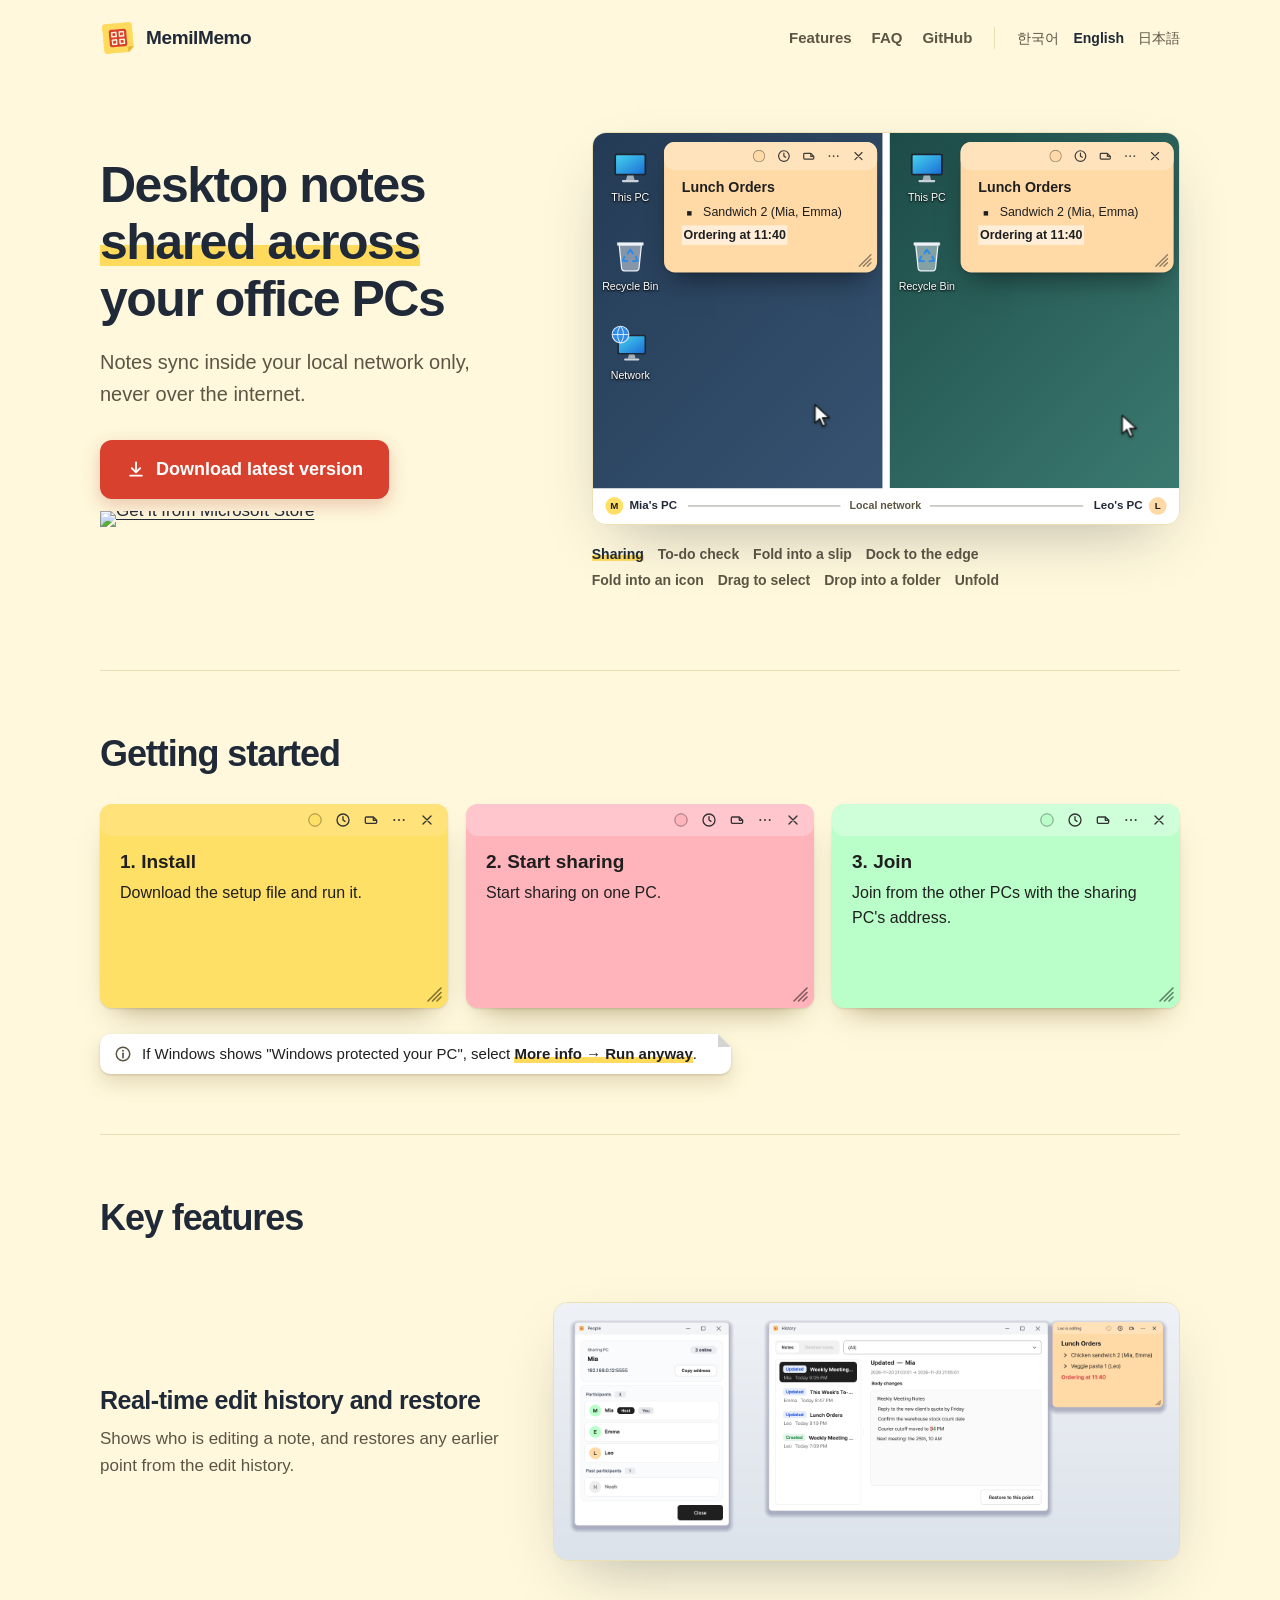
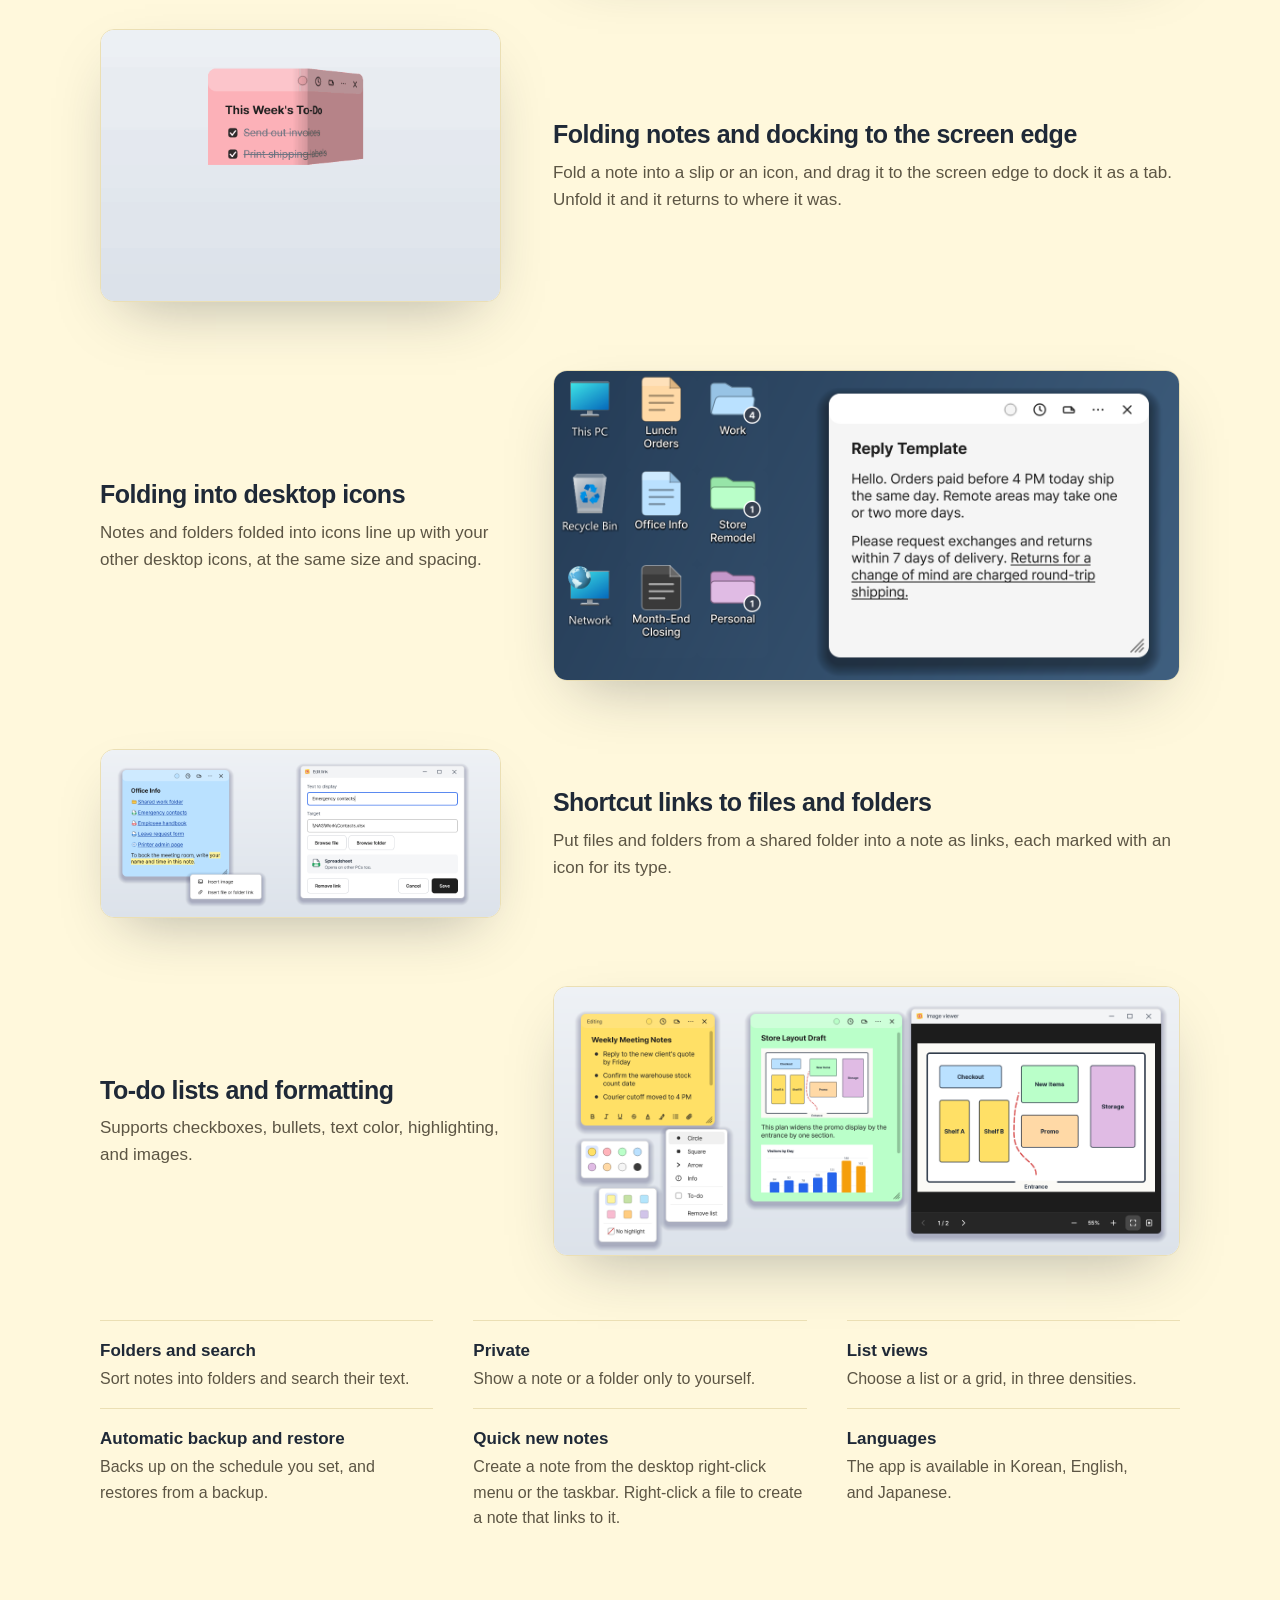
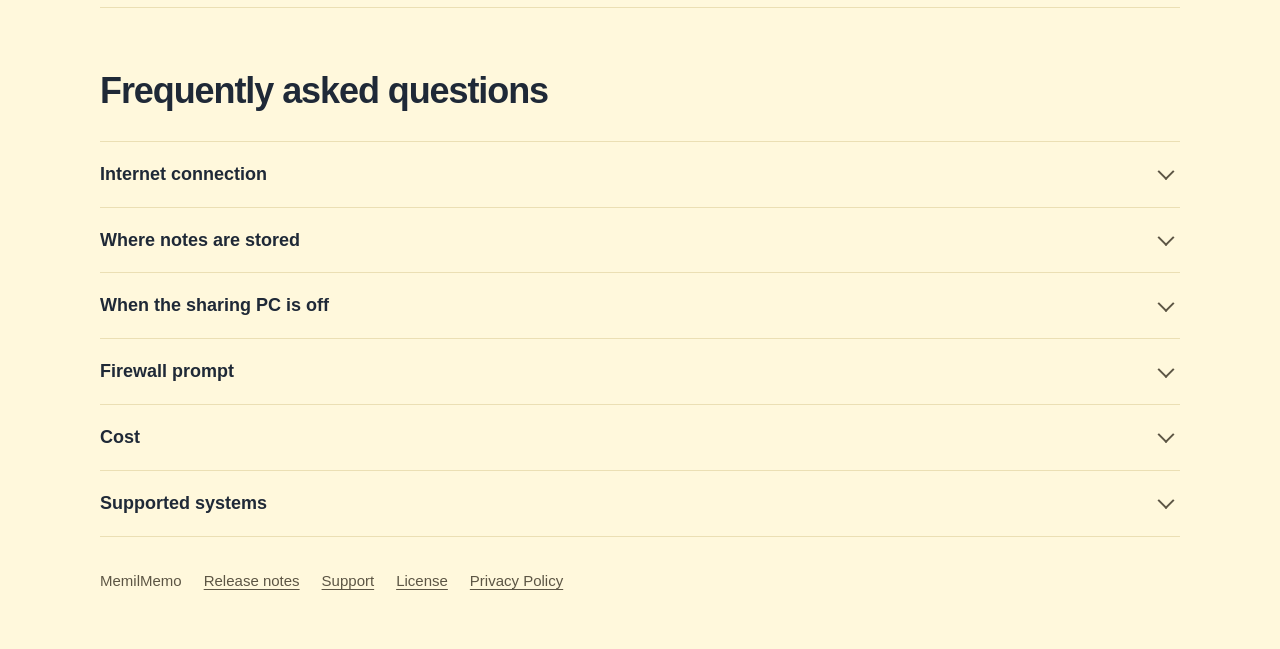
==== docs/en/index.html @ 410ef0fa "메밀메모 1.0.4 혼자 쓰기와 휴지통을 넣고, 메모 아이콘과 폴더 아이콘을 바탕화면 아이콘처럼 고르고 옮기게 했다. 본문의 목록에 단계와 번호를 두고, 색을 늘렸다.  넣은 것 " ====
<!doctype html>
<html lang="en">
<head>
<meta charset="utf-8">
<meta name="viewport" content="width=device-width, initial-scale=1">
<title>MemilMemo</title>
<meta name="description" content="Desktop notes shared across your office PCs. Notes sync inside your local network only, never over the internet.">
<meta name="theme-color" content="#FFF8DC">
<meta property="og:type" content="website">
<meta property="og:title" content="MemilMemo">
<meta property="og:description" content="Desktop notes shared across your office PCs. Notes sync inside your local network only, never over the internet.">
<meta property="og:image" content="https://leeseunggyu8.github.io/MemilMemo/images/en/hero.png">
<meta property="og:url" content="https://leeseunggyu8.github.io/MemilMemo/en/">
<meta property="og:locale" content="en_US">
<link rel="canonical" href="https://leeseunggyu8.github.io/MemilMemo/en/">
<link rel="alternate" hreflang="ko" href="https://leeseunggyu8.github.io/MemilMemo/">
<link rel="alternate" hreflang="en" href="https://leeseunggyu8.github.io/MemilMemo/en/">
<link rel="alternate" hreflang="ja" href="https://leeseunggyu8.github.io/MemilMemo/ja/">
<link rel="alternate" hreflang="x-default" href="https://leeseunggyu8.github.io/MemilMemo/en/">
<link rel="icon" type="image/png" href="../images/icon-64.png">
<link rel="stylesheet" href="https://cdn.jsdelivr.net/gh/orioncactus/pretendard@v1.3.9/dist/web/variable/pretendardvariable-dynamic-subset.min.css">
<!-- The look is shared by the three language pages: assets/site.css. -->
<link rel="stylesheet" href="../assets/site.css">
<script>document.documentElement.classList.add("js");</script>
</head>
<body>
  <!-- Buttons and the resize grip of the app's note window, used by the cards under "Getting started". -->
  <svg width="0" height="0" style="position:absolute" aria-hidden="true">
    <symbol id="i-color" viewBox="0 0 18 18"><circle cx="9" cy="9" r="7" fill="var(--memo)" stroke="rgba(0,0,0,0.43)"/></symbol>
    <symbol id="i-clock" viewBox="0 0 24 24"><circle cx="12" cy="12" r="9" stroke="currentColor" stroke-width="2" fill="none"/><path d="M12 7v5l3 2" stroke="currentColor" stroke-width="2" stroke-linecap="round" fill="none"/></symbol>
    <symbol id="i-fold" viewBox="0 0 24 24"><path d="M5 7.5h10.5L20.5 12.5V15.5a1.5 1.5 0 0 1-1.5 1.5H5a1.5 1.5 0 0 1-1.5-1.5V9A1.5 1.5 0 0 1 5 7.5z" stroke="currentColor" stroke-width="2" fill="none" stroke-linejoin="round"/><path d="M15.5 7.5v5h5" stroke="currentColor" stroke-width="2" fill="none" stroke-linejoin="round"/></symbol>
    <symbol id="i-more" viewBox="0 0 24 24"><circle cx="5" cy="12" r="1.5" fill="currentColor"/><circle cx="12" cy="12" r="1.5" fill="currentColor"/><circle cx="19" cy="12" r="1.5" fill="currentColor"/></symbol>
    <symbol id="i-close" viewBox="0 0 24 24"><path d="M6 6l12 12M18 6L6 18" stroke="currentColor" stroke-width="2" stroke-linecap="round"/></symbol>
    <symbol id="i-grip" viewBox="0 0 22 22"><path d="M17 13l-4 4M17 8.5 8.5 17M17 4 4 17" stroke="currentColor" stroke-width="1.6" stroke-linecap="round" fill="none"/></symbol>
    <symbol id="i-info" viewBox="0 0 24 24"><circle cx="12" cy="12" r="9" stroke="currentColor" stroke-width="2" fill="none"/><path d="M12 11v6" stroke="currentColor" stroke-width="2.2" stroke-linecap="round"/><circle cx="12" cy="7.6" r="1.3" fill="currentColor"/></symbol>
  </svg>
  <div class="wrap">
    <header>
      <a class="brand" href="./" aria-label="MemilMemo home">
        <img src="../images/icon-64.png" alt="" width="36" height="36">
        <span>MemilMemo</span>
      </a>
      <nav aria-label="Sections">
        <a href="#features">Features</a>
        <a href="#faq">FAQ</a>
        <a href="https://github.com/LEESEUNGGYU8/MemilMemo">GitHub</a>
      </nav>
      <nav class="langs" aria-label="Language">
        <a href="../" lang="ko" hreflang="ko">한국어</a>
        <a href="./" lang="en" hreflang="en" aria-current="true">English</a>
        <a href="../ja/" lang="ja" hreflang="ja">日本語</a>
      </nav>
    </header>

    <main>
      <div class="hero">
        <div>
          <h1><span class="nb">Desktop notes</span> <span class="nb mark">shared across</span> <span class="nb">your office PCs</span></h1>
          <p class="lead"><span class="nb">Notes sync inside your local network only,</span> <span class="nb">never over the internet.</span></p>
          <div class="cta">
            <a class="download" href="https://github.com/LEESEUNGGYU8/MemilMemo/releases/latest/download/MemilMemo-Setup.exe">
              <svg viewBox="0 0 24 24" fill="none" stroke="currentColor" stroke-width="2.2" stroke-linecap="round" stroke-linejoin="round" aria-hidden="true"><path d="M12 4v11"/><path d="m7 11 5 5 5-5"/><path d="M5 20h14"/></svg>
              Download latest version
            </a>
            <!-- The badge artwork is Microsoft's, used as given (no recoloring, same proportions). -->
            <a class="store" href="https://apps.microsoft.com/detail/9MVF2H21PKRJ?referrer=appbadge&amp;mode=full">
              <img src="https://get.microsoft.com/images/en-us%20dark.svg" width="161" height="44" alt="Get it from Microsoft Store">
            </a>
          </div>
        </div>
        <div class="vis">
          <!-- assets/scene.js draws the moving scene here. Its text is at the bottom of this file. -->
          <figure class="shot" id="scene" role="img" aria-label="Two PCs using the same notes together, then one desktop where notes fold into slips and icons, dock to the screen edge, and drop into a folder">
            <noscript><img src="../images/en/hero.png" width="1600" height="790" alt="Notes on the desktop and the main window"></noscript>
          </figure>
          <ol class="trail" id="trail" aria-hidden="true">
            <li>Sharing</li>
            <li>To-do check</li>
            <li>Fold into a slip</li>
            <li>Dock to the edge</li>
            <li>Fold into an icon</li>
            <li>Drag to select</li>
            <li>Drop into a folder</li>
            <li>Unfold</li>
          </ol>
        </div>
      </div>

      <section aria-labelledby="start">
        <h2 id="start" class="reveal">Getting started</h2>
        <ol class="steps">
          <li class="memo reveal">
            <div class="memo-bar" aria-hidden="true"><svg><use href="#i-color"/></svg><svg><use href="#i-clock"/></svg><svg><use href="#i-fold"/></svg><svg><use href="#i-more"/></svg><svg><use href="#i-close"/></svg></div>
            <div class="memo-text"><b>Install</b><span>Download the setup file and run it.</span></div>
            <svg class="memo-grip" aria-hidden="true"><use href="#i-grip"/></svg>
          </li>
          <li class="memo reveal" style="--d:.07s">
            <div class="memo-bar" aria-hidden="true"><svg><use href="#i-color"/></svg><svg><use href="#i-clock"/></svg><svg><use href="#i-fold"/></svg><svg><use href="#i-more"/></svg><svg><use href="#i-close"/></svg></div>
            <div class="memo-text"><b>Start sharing</b><span>Start sharing on one PC.</span></div>
            <svg class="memo-grip" aria-hidden="true"><use href="#i-grip"/></svg>
          </li>
          <li class="memo reveal" style="--d:.14s">
            <div class="memo-bar" aria-hidden="true"><svg><use href="#i-color"/></svg><svg><use href="#i-clock"/></svg><svg><use href="#i-fold"/></svg><svg><use href="#i-more"/></svg><svg><use href="#i-close"/></svg></div>
            <div class="memo-text"><b>Join</b><span>Join from the other PCs with the sharing PC's address.</span></div>
            <svg class="memo-grip" aria-hidden="true"><use href="#i-grip"/></svg>
          </li>
        </ol>
        <p class="note reveal"><span class="note-face"><svg aria-hidden="true"><use href="#i-info"/></svg><span>If Windows shows "Windows protected your PC", select <b class="nb">More info → Run anyway</b>.</span></span></p>
      </section>

      <section aria-labelledby="features" id="features-section">
        <h2 id="features" class="reveal">Key features</h2>

        <div class="feature reveal">
          <div class="text">
            <h3>Real-time edit history and restore</h3>
            <p>Shows who is editing a note, and restores any earlier point from the edit history.</p>
          </div>
          <figure class="shot"><img src="../images/en/together.png" width="1700" height="700" loading="lazy" alt="The Participants window, the Edit history window, and a note someone else is editing"></figure>
        </div>

        <div class="feature flip reveal">
          <div class="text">
            <h3>Folding notes and docking to the screen edge</h3>
            <p>Fold a note into a slip or an icon, and drag it to the screen edge to dock it as a tab. Unfold it and it returns to where it was.</p>
          </div>
          <figure class="shot"><img src="../images/en/fold.gif" width="560" height="380" loading="lazy" alt="A note folding into a slip and docking to the screen edge as a tab"></figure>
        </div>

        <div class="feature reveal">
          <div class="text">
            <h3>Folding into desktop icons</h3>
            <p>Notes and folders folded into icons line up with your other desktop icons, at the same size and spacing.</p>
          </div>
          <figure class="shot"><img src="../images/en/desktop-icons.png" width="1328" height="656" loading="lazy" alt="Note icons and folder icons at the same size beside the This PC, Recycle Bin and Network icons, with an open note next to them"></figure>
        </div>

        <div class="feature flip reveal">
          <div class="text">
            <h3>Shortcut links to files and folders</h3>
            <p>Put files and folders from a shared folder into a note as links, each marked with an icon for its type.</p>
          </div>
          <figure class="shot"><img src="../images/en/links.png" width="1120" height="470" loading="lazy" alt="A note with links marked by file type icons, and the link window"></figure>
        </div>

        <div class="feature reveal">
          <div class="text">
            <h3>To-do lists and formatting</h3>
            <p>Supports checkboxes, bullets, text color, highlighting, and images.</p>
          </div>
          <figure class="shot"><img src="../images/en/editing.png" width="1400" height="600" loading="lazy" alt="A note being edited, the formatting menus, and the image viewer"></figure>
        </div>

        <dl class="more">
          <div class="reveal"><dt>Folders and search</dt><dd>Sort notes into folders and search their text.</dd></div>
          <div class="reveal" style="--d:.05s"><dt>Private</dt><dd>Show a note or a folder only to yourself.</dd></div>
          <div class="reveal" style="--d:.1s"><dt>List views</dt><dd>Choose a list or a grid, in three densities.</dd></div>
          <div class="reveal"><dt>Automatic backup and restore</dt><dd>Backs up on the schedule you set, and restores from a backup.</dd></div>
          <div class="reveal" style="--d:.05s"><dt>Quick new notes</dt><dd>Create a note from the desktop right-click menu or the taskbar. Right-click a file to create a note that links to it.</dd></div>
          <div class="reveal" style="--d:.1s"><dt>Languages</dt><dd>The app is available in Korean, English, and Japanese.</dd></div>
        </dl>
      </section>

      <section class="faq" aria-labelledby="faq">
        <h2 id="faq" class="reveal">Frequently asked questions</h2>
        <div class="reveal">
          <details>
            <summary>Internet connection</summary>
            <p>MemilMemo does not use the internet for its normal work. An internet connection is needed only to check for new versions and to update.</p>
          </details>
          <details>
            <summary>Where notes are stored</summary>
            <p>The PC that starts sharing keeps the originals, and each PC that joins keeps a copy of part of the notes. No note data is stored on an outside server.</p>
          </details>
          <details>
            <summary>When the sharing PC is off</summary>
            <p>The other PCs can still write new notes and edit existing ones, working from their copies. When the sharing PC is back on, they reconnect and sync automatically.</p>
          </details>
          <details>
            <summary>Firewall prompt</summary>
            <p>On the PC that starts sharing, Windows Firewall may ask whether to allow access. Allow it for private networks.</p>
          </details>
          <details>
            <summary>Cost</summary>
            <p>MemilMemo is freeware. It has no in-app ads, no paid features, and no requests for payment.</p>
          </details>
          <details>
            <summary>Supported systems</summary>
            <p>MemilMemo runs on PCs with Windows 10 or 11.</p>
          </details>
        </div>
      </section>
    </main>

    <footer>
      <span>MemilMemo</span>
      <a href="https://github.com/LEESEUNGGYU8/MemilMemo/releases">Release notes</a>
      <a href="https://github.com/LEESEUNGGYU8/MemilMemo/issues">Support</a>
      <a href="https://github.com/LEESEUNGGYU8/MemilMemo/blob/main/LICENSE.txt">License</a>
      <a href="privacy.html">Privacy Policy</a>
    </footer>
  </div>

<script>
// Text shown inside the scene at the top. assets/scene.js draws the shapes and the motion.
window.MEMIL_SCENE = {
  me: "Mia", peer: "Leo",
  pcMe: "Mia's PC", pcPeer: "Leo's PC", lan: "Local network",
  editing: "Editing", editingBy: "Leo is editing",
  newNote: "Add New Note", newFolder: "Add New Note Folder",
  icons: { pc: "This PC", bin: "Recycle Bin", net: "Network", folder: "Work", info: "Office Info" },
  lunch: {
    title: "Lunch Orders",
    lines: ["Sandwich 2 (Mia, Emma)", "Ordering at 11:40"],
    added: "Pasta 1 (Leo)",
  },
  todo: {
    title: "This Week's To-Do",
    lines: ["Send out invoices", "Print shipping labels", "File delivery notes", "Order printer toner"],
  },
};
</script>
<script src="../assets/scene.js" defer></script>
<script src="../assets/site.js" defer></script>
</body>
</html>
---- docs/assets/site.css ----
/* 메밀메모 사이트의 모양. 한국어(/), 영어(/en/), 일본어(/ja/) 페이지가 함께 쓴다.
   차례: 바탕, 머리 줄, 첫 화면, 첫 화면의 움직이는 장면, 시작하기, 주요 기능,
   자주 묻는 질문, 바닥글, 개인정보처리방침, 움직임. */

:root {
  color-scheme: light;
  --paper: #FFDA5C;
  --seal: #D8412D;
  --seal-deep: #A92E1E;
  --ink: #1F2937;
  /* 노란 바탕 위의 옅은 글자와 줄은 회색이 아니라 같은 노란 기운으로 둔다. */
  --ink-soft: #5C5544;
  --line: #EBDFB4;
  --bg: #FFF8DC;
  --card: #FFFFFF;
  --focus: #2563EB;
  --radius: 14px;
  --ease: cubic-bezier(0.16, 1, 0.3, 1);
  --desk-a: #243B55;
  --desk-b: #3F5F7F;
  --font: "Pretendard Variable", Pretendard, -apple-system, "Segoe UI", "Malgun Gothic", sans-serif;
}
:root:lang(ja) {
  --font: "Pretendard JP Variable", "Pretendard JP", "Pretendard Variable", "Hiragino Kaku Gothic ProN",
          "Yu Gothic UI", Meiryo, sans-serif;
}

* { box-sizing: border-box; }
html { -webkit-text-size-adjust: 100%; scroll-behavior: smooth; }
body {
  margin: 0;
  background: var(--bg);
  color: var(--ink);
  font-family: var(--font);
  font-size: 17px;
  line-height: 1.6;
  /* 한글은 낱말 가운데에서 끊지 않는다. */
  word-break: keep-all;
  overflow-wrap: break-word;
}
/* 일본어는 띄어쓰기가 없어 글자 사이에서 끊는다. 제목과 짧은 글은, 되는 브라우저에서는
   구절 단위로 끊는다. */
:lang(ja) body { word-break: normal; line-break: strict; }
:lang(ja) :is(h1, h2, h3, summary, dt, .lead, .memo-text, .note) { word-break: auto-phrase; }
:lang(en) body { word-break: normal; }
::selection { background: var(--paper); color: var(--ink); }
a { color: inherit; text-underline-offset: 3px; }
a:focus-visible, summary:focus-visible {
  outline: 3px solid var(--focus);
  outline-offset: 3px;
  border-radius: 10px;
}
h1, h2, h3 { text-wrap: balance; }
p, dd, li span { text-wrap: pretty; }
/* 한 덩어리로 읽어야 하는 말은 줄이 바뀌어도 갈라지지 않게 묶는다. */
.nb { display: inline-block; white-space: nowrap; }
.wrap { width: min(1080px, 100% - 32px); margin-inline: auto; }

/* ── 머리 줄 ── */
header {
  display: flex; flex-wrap: wrap; align-items: center; gap: 4px 22px;
  padding: 20px 0;
}
.brand { display: flex; align-items: center; gap: 10px; margin-right: auto; text-decoration: none; }
.brand img { width: 36px; height: 36px; }
.brand span { font-weight: 800; font-size: 19px; letter-spacing: -0.02em; }
header nav { display: flex; gap: 20px; }
header nav a { color: var(--ink-soft); font-size: 15px; font-weight: 600; text-decoration: none; }
header nav a:hover { color: var(--ink); text-decoration: underline; }
/* 언어 고르기: 지금 보는 언어만 짙게 둔다. */
header nav.langs { gap: 14px; padding-left: 22px; border-left: 1px solid var(--line); }
header nav.langs a { font-size: 14px; font-weight: 500; }
header nav.langs a[aria-current] { color: var(--ink); font-weight: 700; }
@media (max-width: 699px) {
  header { padding-top: 12px; column-gap: 12px; }
  header nav { gap: 14px; }
  /* 좁은 화면에서는 언어 줄을 맨 위에 따로 둔다. */
  header nav.langs { order: -1; width: 100%; justify-content: flex-end; padding-left: 0; border-left: 0; }
}

/* ── 첫 화면 ── */
.hero { display: grid; grid-template-columns: minmax(0, 1fr); gap: 36px; padding: 36px 0 56px; }
.hero h1 {
  margin: 0; font-size: clamp(32px, 5.4vw, 58px); line-height: 1.2;
  letter-spacing: -0.035em; font-weight: 800;
}
/* 영어와 일본어 제목은 글자 수가 많아 한 단계 작게 둔다. */
:lang(en) .hero h1 { font-size: clamp(31px, 4.7vw, 50px); line-height: 1.14; letter-spacing: -0.03em; }
:lang(ja) .hero h1 { font-size: clamp(29px, 4.5vw, 46px); line-height: 1.3; letter-spacing: -0.01em; }
/* 형광펜: 낱말이 줄을 넘지 않으므로 밑줄도 끊기지 않는다. */
.mark {
  background: linear-gradient(var(--paper), var(--paper)) no-repeat 0 88% / 100% 0.42em;
}
.hero p.lead {
  margin: 18px 0 0; font-size: clamp(17px, 2vw, 20px); color: var(--ink-soft);
}
/* 내려받기 단추와 그 아래의 Microsoft Store 배지. 단추의 글이 언어마다 길이가 달라
   나란히 두면 어떤 언어는 한 줄을 넘으므로, 언제나 위아래로 둔다. */
.cta {
  --get-h: 59px;
  display: flex; flex-direction: column; align-items: flex-start; gap: 12px; margin-top: 30px;
}
.download {
  display: inline-flex; align-items: center; gap: 10px; white-space: nowrap;
  min-height: var(--get-h);
  background: var(--seal); color: #FFFFFF; text-decoration: none;
  font-weight: 700; font-size: 18px;
  padding: 15px 26px; border-radius: 12px;
  box-shadow: 0 6px 18px rgba(169, 46, 30, 0.25);
  transition: background-color .2s var(--ease), transform .2s var(--ease), box-shadow .2s var(--ease);
}
.download:hover { background: var(--seal-deep); transform: translateY(-2px); box-shadow: 0 10px 24px rgba(169, 46, 30, 0.3); }
.download:active { transform: translateY(0); }
.download:focus-visible { outline: 3px solid var(--focus); outline-offset: 3px; }
.download svg { width: 20px; height: 20px; transition: transform .25s var(--ease); }
.download:hover svg { transform: translateY(2px); }
/* Microsoft 의 배지 그림은 손대지 않는다. 높이만 내려받기 단추에 맞춘다. */
.store { display: block; line-height: 0; border-radius: 7px; transition: transform .2s var(--ease); }
.store img { display: block; height: var(--get-h); width: auto; }
.store:hover { transform: translateY(-2px); }
.store:active { transform: translateY(0); }
.shot {
  margin: 0; border-radius: var(--radius); overflow: hidden;
  border: 1px solid var(--line);
  box-shadow: 0 24px 60px -24px rgba(31, 41, 55, 0.35);
  background: var(--card);
}
.shot img { display: block; width: 100%; height: auto; }
/* 장면이 지금 보여 주는 것을 형광펜으로 짚는다(제목의 형광펜과 같은 것).
   스크립트가 돌 때만 보인다. */
.trail {
  list-style: none; display: none; margin: 16px 0 0; padding: 0;
  font-size: 14px; line-height: 1.9; font-weight: 600; color: var(--ink-soft);
  /* 한 줄에 다 들어가면 한 줄로 두고, 넘치면 줄마다 비슷한 길이로 나눈다
     (마지막 하나만 다음 줄로 떨어지지 않는다). 낱말 사이는 띄어쓰기 한 칸에
     word-spacing 을 더한 만큼이다. */
  text-wrap: balance; word-spacing: 10px;
}
/* 한국어는 한 치수 작게 두면 넓은 화면에서 장면의 폭 한 줄에 들어간다. */
:lang(ko) .trail { font-size: 13px; word-spacing: 6px; }
.js .trail { display: block; }
.trail li {
  display: inline; white-space: nowrap; word-spacing: normal;
  background: linear-gradient(var(--paper), var(--paper)) no-repeat 0 88% / 0 0.42em;
  transition: background-size .35s var(--ease), color .2s;
}
.trail li.on { color: var(--ink); background-size: 100% 0.42em; }

/* ── 첫 화면의 움직이는 장면(assets/scene.js 가 그린다) ──
   크기와 색은 앱이 그리는 값이다: 메모 머리 줄 32, 쪽지 184x40, 탭 46x40,
   아이콘 칸 76x100(그림 48). */
.fit { position: relative; width: 100%; overflow: hidden; }
.fit > .stage {
  position: absolute; left: 0; top: 0; transform-origin: 0 0; background: var(--card);
  font-family: var(--font); font-size: 14px; line-height: 1.55; color: #1F1F1F;
  word-break: keep-all; overflow-wrap: break-word;
  -webkit-user-select: none; user-select: none;
}
.stage *, .stage *::before, .stage *::after { box-sizing: border-box; }
/* PC 한 대의 화면. 내 PC(.me)와 함께 쓰는 다른 PC(.peer)는 바탕색이 다르다. */
.pc { position: absolute; overflow: hidden; }
.pc > .layer { position: absolute; left: 0; top: 0; background: linear-gradient(135deg, var(--desk-a), var(--desk-b)); }
.pc.peer > .layer { background: linear-gradient(135deg, #1D4B48, #3B7A70); }

/* 두 PC 를 잇는 줄: 이름표, '내부망', 건너가는 점. */
.lan { position: absolute; display: flex; align-items: center; gap: 12px; padding: 0 14px; color: var(--ink); }
.lan.mid { padding: 0 96px; }
.who { display: inline-flex; align-items: center; gap: 7px; font-size: 13px; white-space: nowrap; }
.who.rev { flex-direction: row-reverse; }
.who i {
  display: grid; place-items: center; width: 20px; height: 20px; border-radius: 50%;
  background: var(--a); color: #1F1F1F; font-style: normal; font-size: 11px; font-weight: 700; line-height: 1;
}
.who b { font-weight: 600; }
.who.on-desk {
  position: absolute; right: 10px; bottom: 3px; z-index: 3; color: #FFFFFF;
  text-shadow: 0 1px 2px rgba(0, 0, 0, 0.9), 0 0 4px rgba(0, 0, 0, 0.55);
}
.who.on-desk i { text-shadow: none; }
.lan-line { position: relative; flex: 1; height: 1.5px; background: rgba(92, 85, 68, 0.32); }
.lan-line b {
  position: absolute; left: 50%; top: 50%; transform: translate(-50%, -50%); padding: 0 10px;
  background: var(--card); color: var(--ink-soft); font-size: 12px; font-weight: 600; white-space: nowrap;
}
.lan-dot {
  position: absolute; left: 0; top: 50%; width: 8px; height: 8px; margin: -4px 0 0 -4px;
  border-radius: 50%; background: var(--seal); opacity: 0;
}

/* 메모 창 */
.mm, .slip, .tab {
  --m-ink: #1F1F1F; --m-hover: rgba(0, 0, 0, 0.09); --m-edge: rgba(0, 0, 0, 0.43); --m-strip: rgba(0, 0, 0, 0.16);
}
.mm {
  position: absolute; border-radius: 12px;
  background: var(--m); color: var(--m-ink);
  box-shadow: 0 1px 2px rgba(0, 0, 0, 0.2), 0 16px 30px -12px rgba(0, 0, 0, 0.55);
}
.mm-bar {
  display: flex; align-items: center; justify-content: flex-end; gap: 2px;
  height: 32px; padding: 0 8px; border-radius: 12px; background: var(--m-bar);
}
/* 누가 고치고 있는지: 앱은 머리 줄 왼쪽에 작은 글씨로 적는다. */
.mm-lock {
  flex: 1; min-width: 0; padding-left: 4px; overflow: hidden; white-space: nowrap;
  font-size: 12px; font-weight: 600; color: #3A3A3A;
}
.mm-btn { flex: none; display: grid; place-items: center; width: 26px; height: 26px; border-radius: 6px; opacity: 0.86; }
.mm-btn.hot { background: var(--m-hover); }
.mm-btn svg { width: 16px; height: 16px; }
.mm-btn .dot { width: 14px; height: 14px; border-radius: 50%; background: var(--m); box-shadow: inset 0 0 0 1px var(--m-edge); }
.mm-body { padding: 8px 20px 28px; }
.mm-title { margin: 0 0 6px; font-size: 16px; font-weight: 700; line-height: 1.45; }
.mm-line { display: flex; align-items: flex-start; gap: 8px; margin: 3px 0; border-radius: 4px; }
.mm-text { flex: 0 1 auto; min-width: 0; min-height: 1.55em; }
.mm-check {
  flex: none; width: 16px; height: 16px; margin: 3px 0 0;
  border: 1.6px solid var(--m-ink); border-radius: 4.5px;
  display: grid; place-items: center; color: var(--m);
}
.mm-check svg { width: 12px; height: 12px; opacity: 0; }
.mm-line.done .mm-check { background: var(--m-ink); }
.mm-line.done .mm-check svg { opacity: 1; }
.mm-line.done .mm-text { text-decoration: line-through; opacity: 0.5; }
.mm-bullet { flex: none; width: 16px; height: 22px; display: grid; place-items: center; }
.mm-bullet::before { content: ""; width: 5px; height: 5px; background: var(--m-ink); }
.mm-mark { background: rgba(255, 255, 255, 0.55); font-weight: 700; padding: 0 2px; }
.mm-caret {
  display: inline-block; width: 1.5px; height: 1.05em; margin-left: 1px; vertical-align: -0.16em;
  background: currentColor;
}
.mm-grip { position: absolute; right: 2px; bottom: 2px; width: 22px; height: 22px; color: var(--m-ink); opacity: 0.49; }

/* 접힌 쪽지 */
.slip { position: absolute; width: 184px; height: 40px; filter: drop-shadow(0 4px 6px rgba(0, 0, 0, 0.32)); }
.slip-face {
  position: absolute; inset: 0; background: var(--m);
  clip-path: path("M10 0H171L184 13V30Q184 40 174 40H10Q0 40 0 30V10Q0 0 10 0Z");
}
.slip-face::after {
  content: ""; position: absolute; right: 0; top: 0; width: 13px; height: 13px;
  background: var(--m-ear); clip-path: polygon(0 0, 100% 100%, 0 100%);
}
.slip-title {
  position: absolute; left: 12px; right: 20px; top: 0; line-height: 40px;
  font-size: 13px; font-weight: 700; color: var(--m-ink);
  white-space: nowrap; overflow: hidden; text-overflow: ellipsis;
}

/* 가장자리 탭 */
.tab {
  position: absolute; width: 46px; height: 40px; overflow: hidden;
  background: var(--m); color: var(--m-ink);
  box-shadow: 0 3px 8px rgba(0, 0, 0, 0.32);
  transition: width 140ms cubic-bezier(0.37, 0, 0.63, 1);
}
.tab.right { right: 0; border-radius: 10px 0 0 10px; }
.tab::before { content: ""; position: absolute; top: 0; bottom: 0; right: 0; width: 4px; background: var(--m-strip); }
.tab-title { position: absolute; left: 12px; top: 0; line-height: 40px; font-size: 13px; font-weight: 700; white-space: nowrap; }

/* 바탕화면 아이콘 */
.dicon {
  position: absolute; width: 76px; padding: 1px 2px 4px; text-align: center;
  border: 1px solid transparent; border-radius: 3px;
}
.dicon .glyph { position: relative; display: block; width: 48px; height: 48px; margin: 0 auto; }
.dicon .glyph svg { display: block; width: 48px; height: 48px; overflow: visible; }
.dicon .label {
  display: -webkit-box; -webkit-box-orient: vertical; -webkit-line-clamp: 2; overflow: hidden;
  margin-top: 4px; font-size: 12px; line-height: 15px; font-weight: 500; color: #FFFFFF;
  text-shadow: 0 1px 2px rgba(0, 0, 0, 0.9), 0 0 4px rgba(0, 0, 0, 0.55);
  /* 낱말 사이에서 먼저 끊고, 한 낱말이 칸보다 길 때만 가운데에서 끊는다. */
  word-break: keep-all; overflow-wrap: anywhere;
}
.dicon.sel { background: rgba(218, 218, 218, 0.32); border-color: rgba(188, 188, 188, 0.36); }
.dicon.drop { background: rgba(255, 255, 255, 0.3); border-color: rgba(255, 255, 255, 0.6); }
.dicon .badge {
  position: absolute; right: -5px; bottom: -3px; min-width: 18px; height: 18px; padding: 0 4px;
  border-radius: 9px; background: #374151; color: #FFFFFF; box-shadow: 0 0 0 1.5px #FFFFFF;
  font-size: 11px; font-weight: 700; line-height: 18px; text-shadow: none;
}

/* 끌어 고르는 사각형, 마우스, 우클릭 메뉴 */
.marquee {
  position: absolute; pointer-events: none; z-index: 9000;
  background: rgba(0, 120, 215, 0.22); border: 1px solid rgba(0, 120, 215, 0.95);
}
.cur {
  position: absolute; left: 0; top: 0; width: 20px; height: 28px; z-index: 9999;
  will-change: transform; filter: drop-shadow(0 1px 1.5px rgba(0, 0, 0, 0.45));
}
.cur svg { display: block; width: 20px; height: 28px; transform-origin: 2px 2px; transition: transform 90ms ease; }
.cur.down svg { transform: scale(0.86); }
.sc-menu {
  position: absolute; z-index: 9500; padding: 4px; border-radius: 8px;
  background: #F9F9F9; color: #1F1F1F; font-size: 13px;
  box-shadow: 0 0 0 1px rgba(0, 0, 0, 0.16), 0 10px 24px -6px rgba(0, 0, 0, 0.5);
}
.sc-menu div { height: 28px; padding: 0 14px 0 12px; border-radius: 5px; line-height: 28px; white-space: nowrap; }
.sc-menu div.hot { background: rgba(0, 0, 0, 0.08); }

/* 접는 그림 */
.fold-stage { position: absolute; pointer-events: none; filter: drop-shadow(0 10px 12px rgba(0, 0, 0, 0.3)); }
.fold-piece { position: absolute; overflow: hidden; }
.fold-piece > .mm, .fold-settle > .mm { position: absolute; box-shadow: none; visibility: visible !important; }
.fold-shade { position: absolute; inset: 0; background: #000000; opacity: 0; }
.fold-crease { position: absolute; opacity: 0; }
.fold-crease.h { background: linear-gradient(to bottom, rgba(0, 0, 0, 0), rgba(0, 0, 0, 0.18)); }
.fold-crease.v { background: linear-gradient(to right, rgba(0, 0, 0, 0), rgba(0, 0, 0, 0.18)); }
.fold-settle { position: absolute; overflow: hidden; }
.fold-face { position: absolute; left: 0; top: 0; opacity: 0; }
.fold-face .slip, .fold-face .dicon, .fold-face .tab { position: absolute; left: 0; right: auto; top: 0; filter: none; box-shadow: none; }

/* ── 구역 ── */
section { padding: 60px 0; border-top: 1px solid var(--line); }
h2 {
  margin: 0 0 28px; font-size: clamp(26px, 3.4vw, 36px); letter-spacing: -0.03em;
  line-height: 1.25; font-weight: 800;
}
:lang(ja) h2 { letter-spacing: -0.01em; }

/* ── 시작하기 ──
   단계마다 메밀메모의 메모 창 한 장이다. 색(메모 색과 그보다 옅은 머리 줄),
   모서리, 머리 줄의 단추, 오른쪽 아래 손잡이는 앱이 그리는 값 그대로다. */
ol.steps { list-style: none; margin: 0; padding: 0; display: grid; gap: 18px; counter-reset: step; }
.memo {
  counter-increment: step;
  position: relative; color: #1F1F1F;
  background: var(--memo); border-radius: 12px;
  box-shadow: 0 1px 2px rgba(84, 62, 0, 0.16), 0 16px 28px -16px rgba(84, 62, 0, 0.5);
}
.memo:nth-child(1) { --memo: #FFE066; --memo-bar: #FFE27A; }
.memo:nth-child(2) { --memo: #FFB3BA; --memo-bar: #FFC7CD; }
.memo:nth-child(3) { --memo: #BAFFC9; --memo-bar: #CEFFD9; }
.memo-bar {
  display: flex; align-items: center; justify-content: flex-end; gap: 2px;
  height: 32px; padding: 0 8px; border-radius: 12px; background: var(--memo-bar);
}
.memo-bar svg { box-sizing: content-box; width: 16px; height: 16px; padding: 5px; color: #333333; }
.memo-text { padding: 12px 20px 30px; }
.memo-text b { display: block; font-size: 19px; line-height: 1.45; }
.memo-text b::before { content: counter(step) ". "; }
.memo-text span { display: block; margin-top: 4px; font-size: 16px; }
.memo-grip { position: absolute; right: 2px; bottom: 2px; width: 22px; height: 22px; color: rgba(0, 0, 0, 0.49); }
/* 설치할 때의 안내. 위의 세 장이 펴 놓은 메모라면 이것은 접어 둔 쪽지 한 장이다
   (앱이 접힌 메모를 그리는 모양: 오른쪽 위를 접은 종이, 첫 줄만 보인다).
   눈에 띄어야 할 낱말에는 첫 화면과 같은 형광펜을 긋는다. */
.note {
  display: flex; margin: 26px 0 0;
  filter: drop-shadow(0 1px 1px rgba(84, 62, 0, 0.2)) drop-shadow(0 9px 10px rgba(84, 62, 0, 0.16));
}
.note-face {
  position: relative; display: flex; align-items: flex-start; gap: 10px;
  min-height: 40px; padding: 9px 34px 9px 14px; border-radius: 10px;
  background: #FFFFFF; color: #1F1F1F; font-size: 15px; line-height: 22px;
  clip-path: polygon(0 0, calc(100% - 13px) 0, 100% 13px, 100% 100%, 0 100%);
}
.note-face::after {
  content: ""; position: absolute; right: 0; top: 0; width: 13px; height: 13px;
  background: #D4D4D4; clip-path: polygon(0 0, 100% 100%, 0 100%);
}
.note-face svg { flex: none; width: 18px; height: 18px; margin-top: 2px; color: var(--ink-soft); }
.note-face span { text-wrap: balance; }   /* 끝에 낱말 하나만 남지 않게 고르게 나눈다 */
.note-face b {
  font-weight: 700;
  background: linear-gradient(var(--paper), var(--paper)) no-repeat 0 90% / 100% 0.42em;
}

/* ── 주요 기능 ── */
.feature {
  display: grid; grid-template-columns: minmax(0, 1fr); gap: 20px; align-items: center;
  padding: 26px 0;
}
.feature h3 { margin: 0 0 8px; font-size: clamp(21px, 2.4vw, 25px); letter-spacing: -0.02em; line-height: 1.3; }
.feature p { margin: 0; color: var(--ink-soft); }

dl.more { margin: 30px 0 0; display: grid; gap: 0 40px; grid-template-columns: minmax(0, 1fr); }
dl.more div { padding: 16px 0; border-top: 1px solid var(--line); }
dl.more dt { font-weight: 700; }
dl.more dd { margin: 2px 0 0; color: var(--ink-soft); font-size: 16px; }

/* ── 자주 묻는 질문 ── */
.faq details { border-top: 1px solid var(--line); }
.faq details:last-child { border-bottom: 1px solid var(--line); }
.faq summary {
  cursor: pointer; list-style: none; padding: 18px 40px 18px 0; position: relative;
  font-weight: 700; font-size: 18px;
}
.faq summary::-webkit-details-marker { display: none; }
.faq summary::after {
  content: ""; position: absolute; right: 8px; top: 50%; width: 10px; height: 10px;
  border-right: 2px solid var(--ink-soft); border-bottom: 2px solid var(--ink-soft);
  transform: translateY(-70%) rotate(45deg);
  transition: transform .25s var(--ease);
}
.faq details[open] summary::after { transform: translateY(-30%) rotate(-135deg); }
.faq details p { margin: 0; padding: 0 40px 20px 0; color: var(--ink-soft); }

/* 마지막 질문의 아랫줄이 곧 바닥글의 윗줄이다. */
.faq { padding-bottom: 0; }

footer {
  padding: 32px 0 56px;
  color: var(--ink-soft); font-size: 15px;
  display: flex; flex-wrap: wrap; gap: 8px 22px;
}

@media (min-width: 640px) {
  ol.steps { grid-template-columns: repeat(3, minmax(0, 1fr)); }
  .memo { min-height: 204px; }
  dl.more { grid-template-columns: repeat(2, minmax(0, 1fr)); }
}
@media (min-width: 900px) {
  .hero { grid-template-columns: minmax(0, 0.86fr) minmax(0, 1.14fr); align-items: center; padding: 56px 0 76px; gap: 48px; }
  .feature { grid-template-columns: minmax(0, 0.78fr) minmax(0, 1.22fr); gap: 52px; padding: 34px 0; }
  .feature.flip .text { order: 2; }
  dl.more { grid-template-columns: repeat(3, minmax(0, 1fr)); }
}

/* ── 개인정보처리방침(body.doc) ── */
.doc { line-height: 1.7; }
/* 이 쪽의 머리 줄에는 언어 줄뿐이라 앞의 세로줄을 두지 않는다. */
.doc header nav.langs { padding-left: 0; border-left: 0; }
.doc .wrap { width: min(760px, 100% - 32px); }
.doc h1 {
  margin: 36px 0 6px; font-size: clamp(30px, 5vw, 44px); line-height: 1.2;
  letter-spacing: -0.035em; font-weight: 800;
}
.doc:lang(ja) h1 { letter-spacing: -0.01em; }
.doc .date { margin: 0; color: var(--ink-soft); font-size: 15px; }
.doc .lead { margin: 26px 0 0; font-weight: 700; font-size: 20px; }
/* 형광펜: 첫 화면의 제목과 같은 방식이다. */
.doc .lead span { background: linear-gradient(var(--paper), var(--paper)) no-repeat 0 88% / 100% 0.42em; }
.doc h2 { margin: 0 0 6px; font-size: 20px; letter-spacing: -0.02em; line-height: inherit; font-weight: 700; }
.doc section { padding: 22px 0; }
.doc section:first-of-type { margin-top: 30px; }
.doc section p { margin: 0; color: var(--ink-soft); }
.doc section p + p { margin-top: 8px; }
.doc code {
  font-family: Consolas, "Cascadia Mono", monospace; font-size: 0.92em;
  background: #F6EBC2; padding: 1px 6px; border-radius: 6px; word-break: break-all;
}
.doc article + article { margin-top: 64px; padding-top: 8px; border-top: 3px solid var(--line); }
.doc footer { margin-top: 40px; padding-top: 28px; border-top: 1px solid var(--line); }

/* ── 움직임 ──
   기본은 다 보이는 상태다. 스크립트가 돌 때(html.js)만 감췄다가 보인다. */
@media (prefers-reduced-motion: no-preference) {
  @keyframes rise { from { opacity: 0; transform: translateY(18px); } to { opacity: 1; transform: none; } }
  @keyframes sweep { from { background-size: 0 0.42em; } to { background-size: 100% 0.42em; } }
  @keyframes settle { from { opacity: 0; transform: translateY(26px) rotate(1.2deg); } to { opacity: 1; transform: none; } }
  @keyframes caret { 50% { opacity: 0; } }

  .hero h1, .hero .lead, .hero .cta { animation: rise .8s var(--ease) both; }
  .hero .lead { animation-delay: .08s; }
  .hero .cta { animation-delay: .16s; }
  .hero .shot { animation: settle 1s var(--ease) .12s both; }
  /* 형광펜을 긋는다. */
  .hero .mark { animation: sweep .7s var(--ease) .55s both; }
  .mm-caret { animation: caret 1s steps(1) infinite; }

  .js .reveal { opacity: 0; transform: translateY(22px); transition: opacity .8s var(--ease), transform .8s var(--ease); transition-delay: var(--d, 0s); }
  .js .reveal.in { opacity: 1; transform: none; }
}
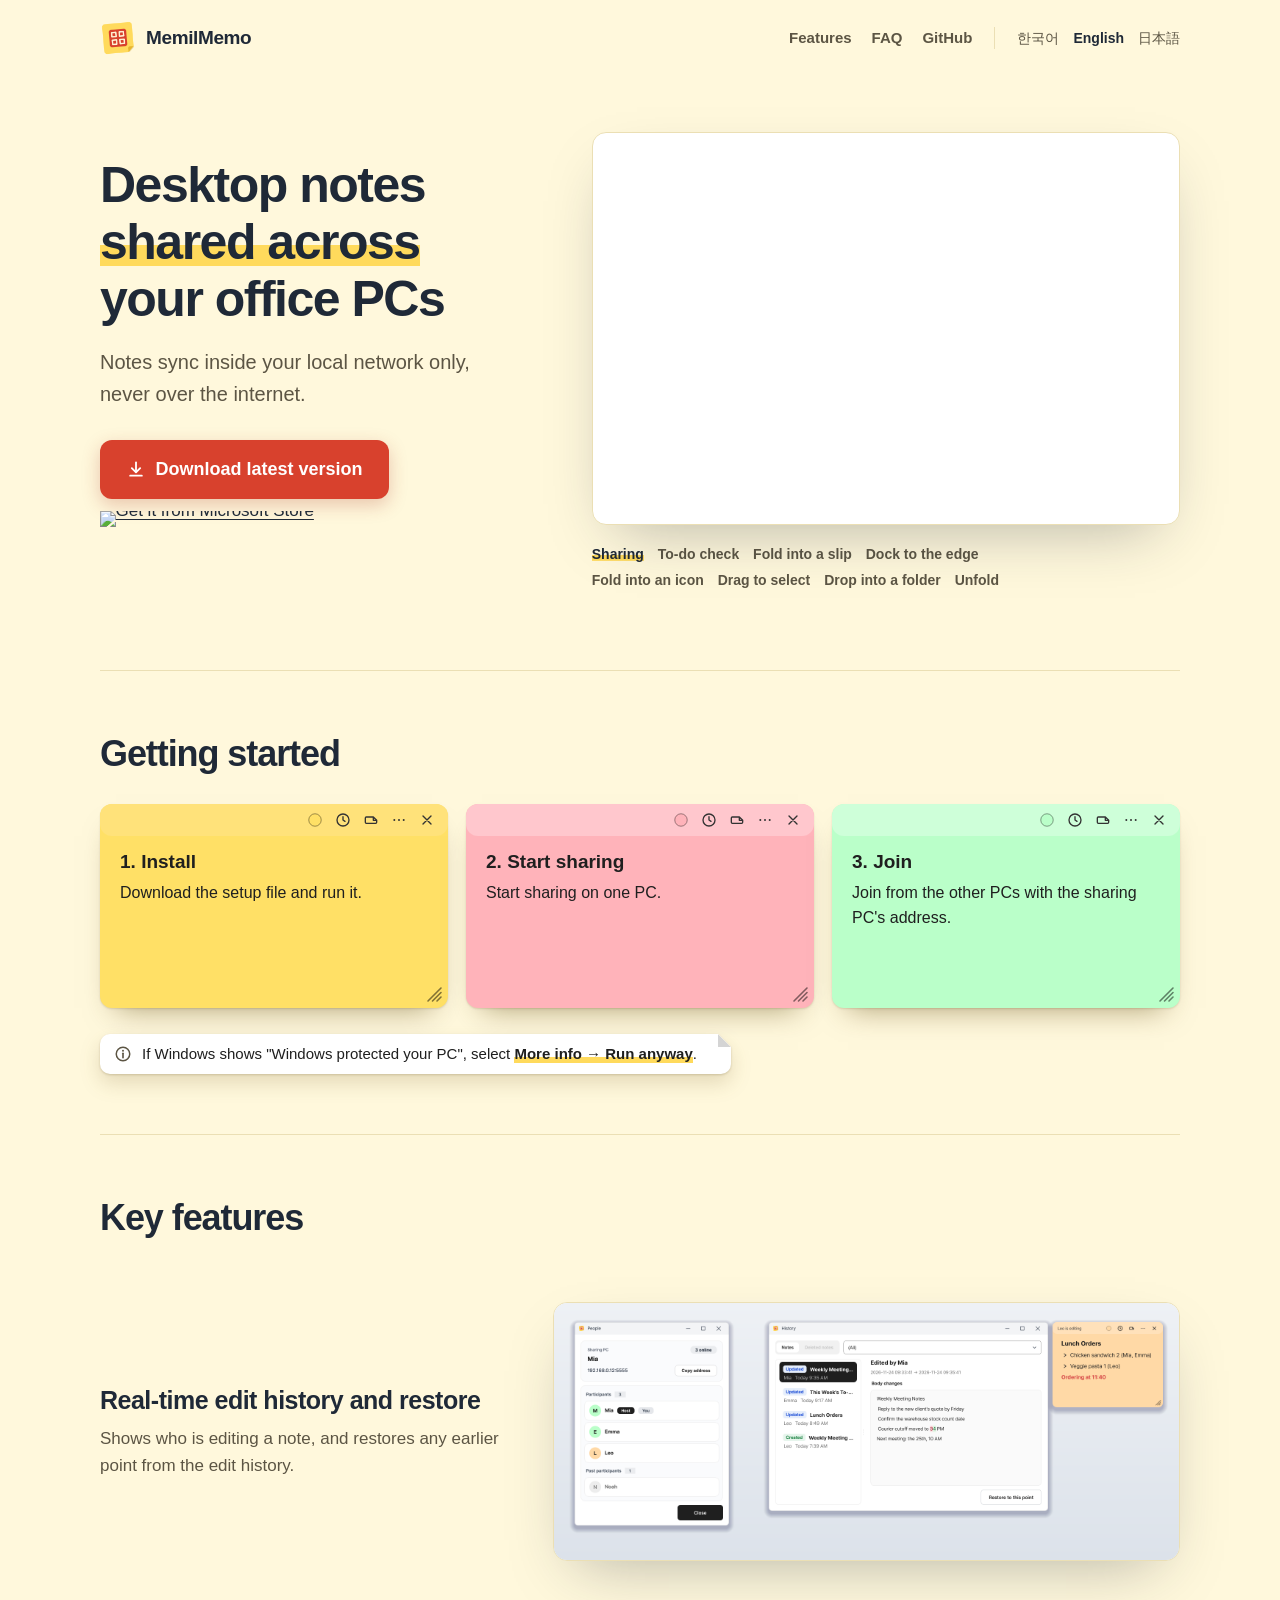
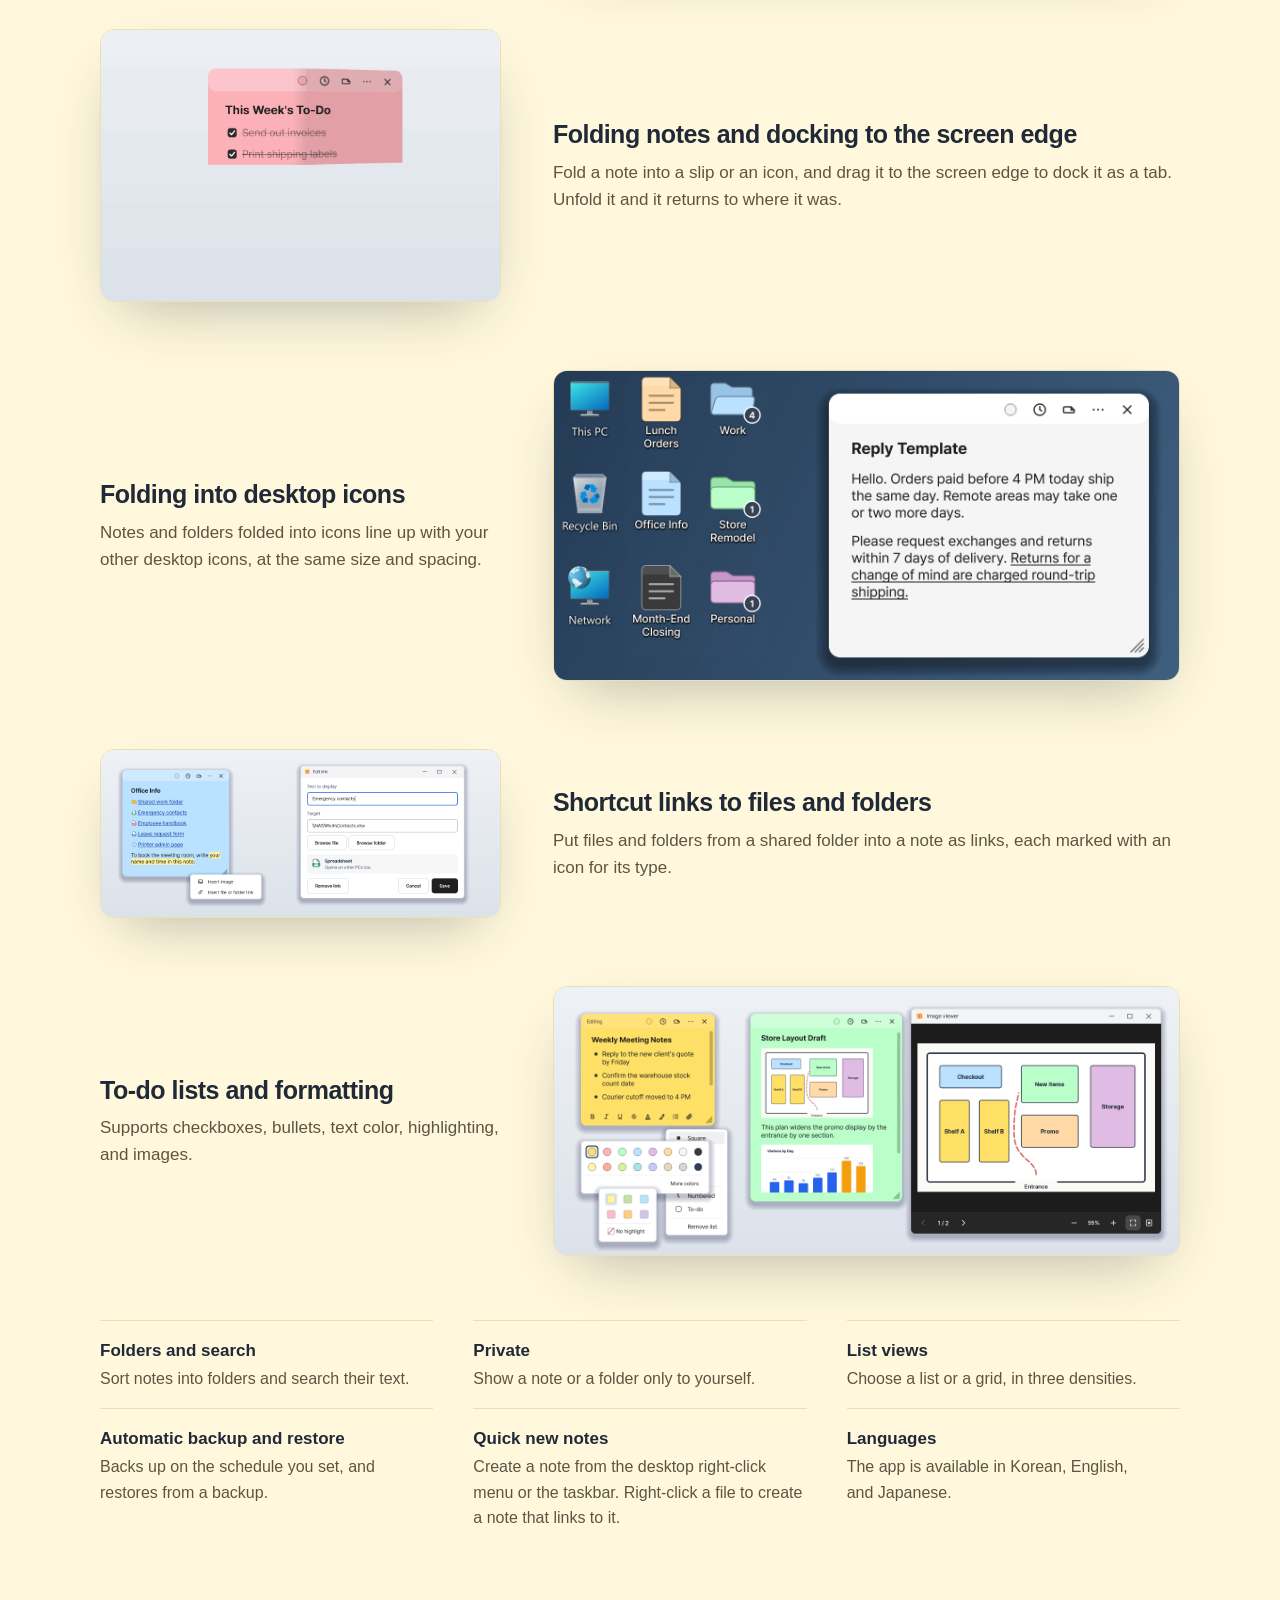
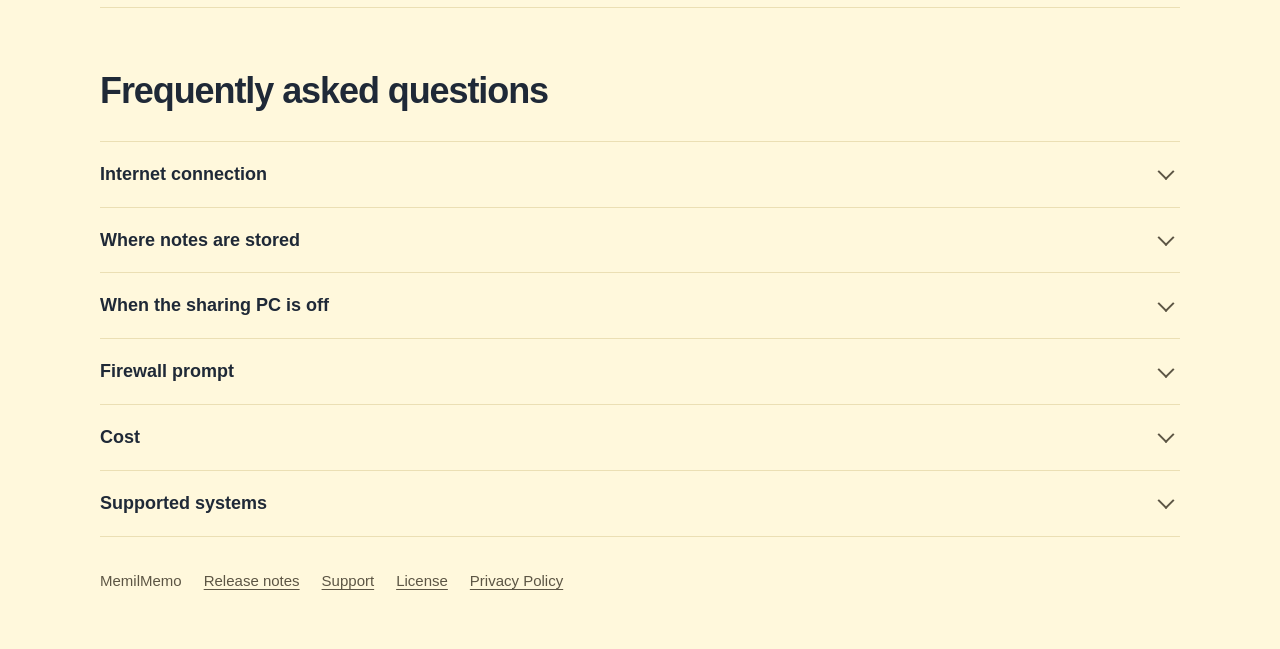
==== commit b8872102: "소개 그림이 새로 고쳐도 옛것으로 보이던 것 그림 파일만 바꾸면 주소가 같아 브라우저가 캐시의 옛 그림을 다시 썼다. 세 언어 페이지의 그림 주소에 ?v=1.0.4 를 붙였다(그림" ====
--- a/docs/en/index.html
+++ b/docs/en/index.html
@@ -9,7 +9,7 @@
 <meta property="og:type" content="website">
 <meta property="og:title" content="MemilMemo">
 <meta property="og:description" content="Desktop notes shared across your office PCs. Notes sync inside your local network only, never over the internet.">
-<meta property="og:image" content="https://leeseunggyu8.github.io/MemilMemo/images/en/hero.png">
+<meta property="og:image" content="https://leeseunggyu8.github.io/MemilMemo/images/en/hero.png?v=1.0.4">
 <meta property="og:url" content="https://leeseunggyu8.github.io/MemilMemo/en/">
 <meta property="og:locale" content="en_US">
 <link rel="canonical" href="https://leeseunggyu8.github.io/MemilMemo/en/">
@@ -71,7 +71,7 @@
         <div class="vis">
           <!-- assets/scene.js draws the moving scene here. Its text is at the bottom of this file. -->
           <figure class="shot" id="scene" role="img" aria-label="Two PCs using the same notes together, then one desktop where notes fold into slips and icons, dock to the screen edge, and drop into a folder">
-            <noscript><img src="../images/en/hero.png" width="1600" height="790" alt="Notes on the desktop and the main window"></noscript>
+            <noscript><img src="../images/en/hero.png?v=1.0.4" width="1600" height="790" alt="Notes on the desktop and the main window"></noscript>
           </figure>
           <ol class="trail" id="trail" aria-hidden="true">
             <li>Sharing</li>
@@ -116,7 +116,7 @@
             <h3>Real-time edit history and restore</h3>
             <p>Shows who is editing a note, and restores any earlier point from the edit history.</p>
           </div>
-          <figure class="shot"><img src="../images/en/together.png" width="1700" height="700" loading="lazy" alt="The Participants window, the Edit history window, and a note someone else is editing"></figure>
+          <figure class="shot"><img src="../images/en/together.png?v=1.0.4" width="1700" height="700" loading="lazy" alt="The Participants window, the Edit history window, and a note someone else is editing"></figure>
         </div>
 
         <div class="feature flip reveal">
@@ -124,7 +124,7 @@
             <h3>Folding notes and docking to the screen edge</h3>
             <p>Fold a note into a slip or an icon, and drag it to the screen edge to dock it as a tab. Unfold it and it returns to where it was.</p>
           </div>
-          <figure class="shot"><img src="../images/en/fold.gif" width="560" height="380" loading="lazy" alt="A note folding into a slip and docking to the screen edge as a tab"></figure>
+          <figure class="shot"><img src="../images/en/fold.gif?v=1.0.4" width="560" height="380" loading="lazy" alt="A note folding into a slip and docking to the screen edge as a tab"></figure>
         </div>
 
         <div class="feature reveal">
@@ -132,7 +132,7 @@
             <h3>Folding into desktop icons</h3>
             <p>Notes and folders folded into icons line up with your other desktop icons, at the same size and spacing.</p>
           </div>
-          <figure class="shot"><img src="../images/en/desktop-icons.png" width="1328" height="656" loading="lazy" alt="Note icons and folder icons at the same size beside the This PC, Recycle Bin and Network icons, with an open note next to them"></figure>
+          <figure class="shot"><img src="../images/en/desktop-icons.png?v=1.0.4" width="1328" height="656" loading="lazy" alt="Note icons and folder icons at the same size beside the This PC, Recycle Bin and Network icons, with an open note next to them"></figure>
         </div>
 
         <div class="feature flip reveal">
@@ -140,7 +140,7 @@
             <h3>Shortcut links to files and folders</h3>
             <p>Put files and folders from a shared folder into a note as links, each marked with an icon for its type.</p>
           </div>
-          <figure class="shot"><img src="../images/en/links.png" width="1120" height="470" loading="lazy" alt="A note with links marked by file type icons, and the link window"></figure>
+          <figure class="shot"><img src="../images/en/links.png?v=1.0.4" width="1120" height="470" loading="lazy" alt="A note with links marked by file type icons, and the link window"></figure>
         </div>
 
         <div class="feature reveal">
@@ -148,7 +148,7 @@
             <h3>To-do lists and formatting</h3>
             <p>Supports checkboxes, bullets, text color, highlighting, and images.</p>
           </div>
-          <figure class="shot"><img src="../images/en/editing.png" width="1400" height="600" loading="lazy" alt="A note being edited, the formatting menus, and the image viewer"></figure>
+          <figure class="shot"><img src="../images/en/editing.png?v=1.0.4" width="1400" height="600" loading="lazy" alt="A note being edited, the formatting menus, and the image viewer"></figure>
         </div>
 
         <dl class="more">
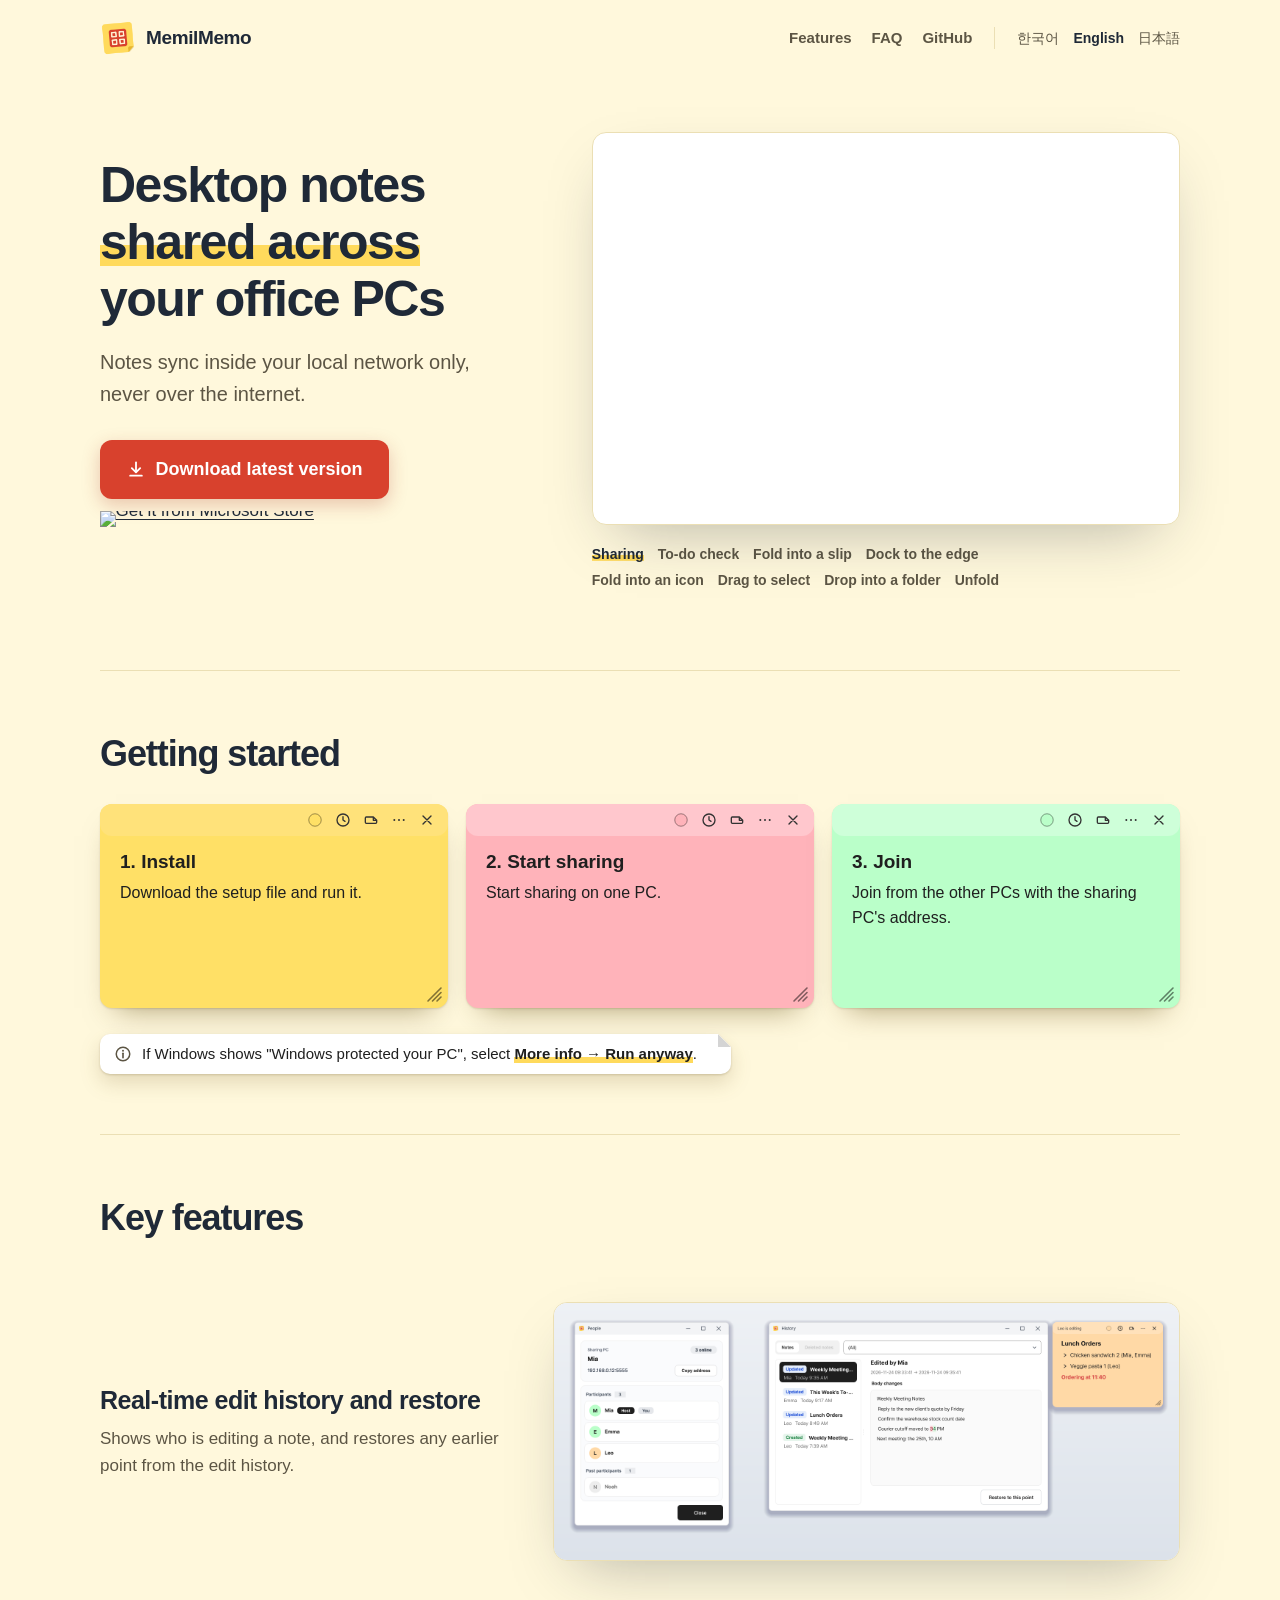
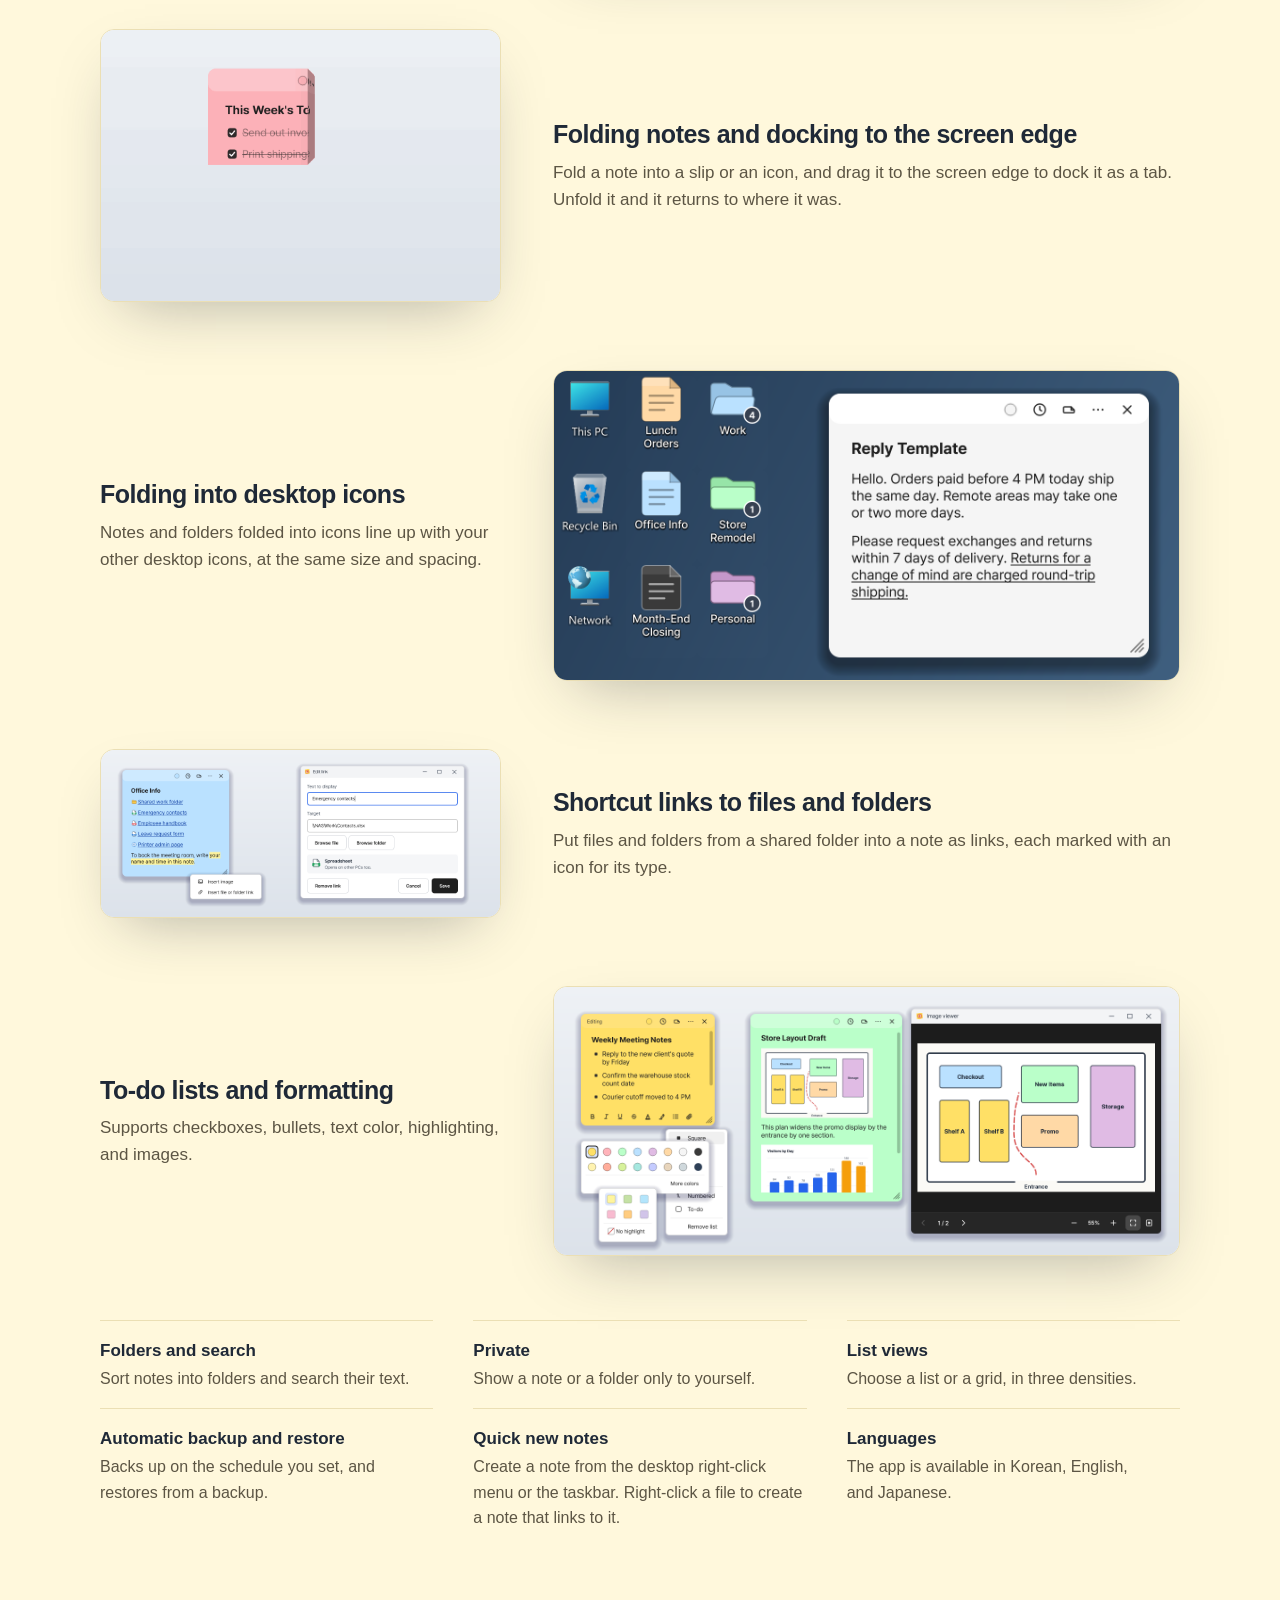
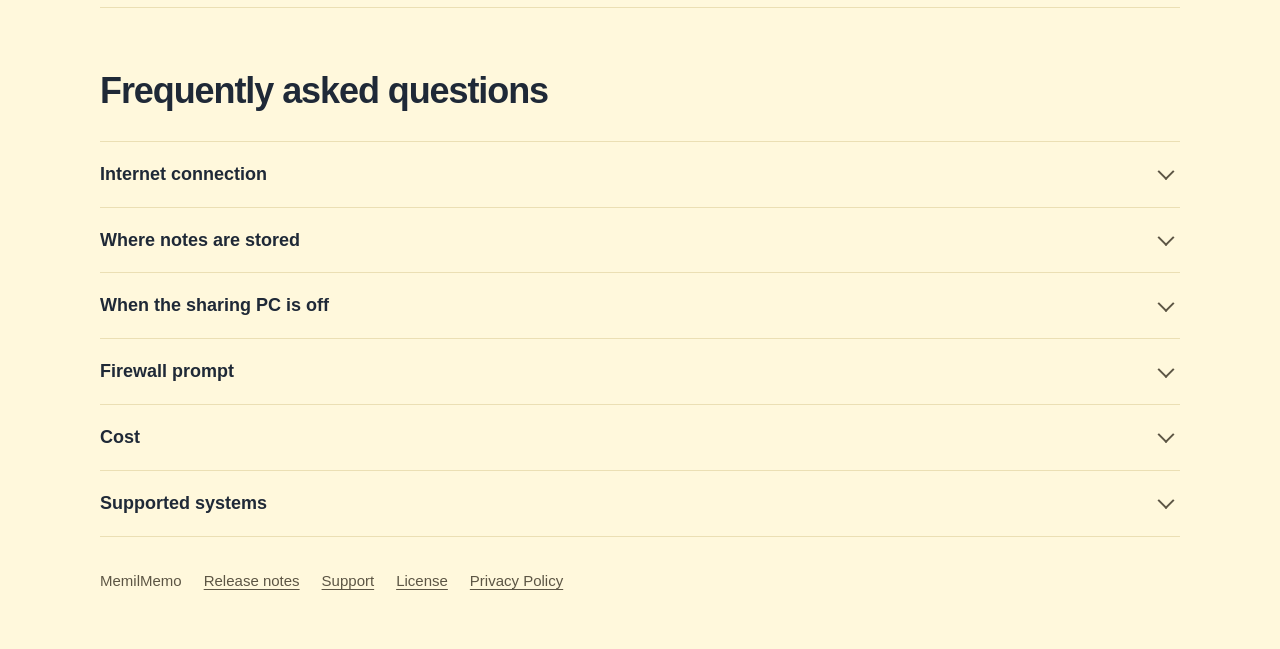
==== commit c0db2ce4: "소개 사이트의 페이지 제목과 정보 세 언어 첫 화면의 제목에 한 줄 소개를 붙이고, 링크를 붙였을 때 보이는 카드 정보와 앱 정보, sitemap.xml 을 넣었다. 개인정보처리방" ====
--- a/docs/en/index.html
+++ b/docs/en/index.html
@@ -3,7 +3,7 @@
 <head>
 <meta charset="utf-8">
 <meta name="viewport" content="width=device-width, initial-scale=1">
-<title>MemilMemo</title>
+<title>MemilMemo | Sticky notes shared across your office PCs</title>
 <meta name="description" content="Desktop notes shared across your office PCs. Notes sync inside your local network only, never over the internet.">
 <meta name="theme-color" content="#FFF8DC">
 <meta property="og:type" content="website">
@@ -12,6 +12,10 @@
 <meta property="og:image" content="https://leeseunggyu8.github.io/MemilMemo/images/en/hero.png?v=1.0.4">
 <meta property="og:url" content="https://leeseunggyu8.github.io/MemilMemo/en/">
 <meta property="og:locale" content="en_US">
+<meta property="og:site_name" content="MemilMemo">
+<meta property="og:image:width" content="1600">
+<meta property="og:image:height" content="790">
+<meta name="twitter:card" content="summary_large_image">
 <link rel="canonical" href="https://leeseunggyu8.github.io/MemilMemo/en/">
 <link rel="alternate" hreflang="ko" href="https://leeseunggyu8.github.io/MemilMemo/">
 <link rel="alternate" hreflang="en" href="https://leeseunggyu8.github.io/MemilMemo/en/">
@@ -22,6 +26,41 @@
 <!-- The look is shared by the three language pages: assets/site.css. -->
 <link rel="stylesheet" href="../assets/site.css">
 <script>document.documentElement.classList.add("js");</script>
+<!-- 검색 엔진이 읽는 앱 정보(schema.org). 그림 주소의 ?v= 는 위의 og:image 와 같이 바꾼다. -->
+<script type="application/ld+json">
+{
+  "@context": "https://schema.org",
+  "@type": "SoftwareApplication",
+  "name": "MemilMemo",
+  "alternateName": [
+    "메밀메모",
+    "メミメモ"
+  ],
+  "description": "Desktop notes shared across your office PCs. Notes sync inside your local network only, never over the internet.",
+  "url": "https://leeseunggyu8.github.io/MemilMemo/en/",
+  "inLanguage": "en",
+  "applicationCategory": "BusinessApplication",
+  "operatingSystem": "Windows 10, Windows 11",
+  "image": "https://leeseunggyu8.github.io/MemilMemo/images/icon.png",
+  "screenshot": "https://leeseunggyu8.github.io/MemilMemo/images/en/hero.png?v=1.0.4",
+  "downloadUrl": "https://github.com/LEESEUNGGYU8/MemilMemo/releases/latest/download/MemilMemo-Setup.exe",
+  "installUrl": "https://apps.microsoft.com/detail/9MVF2H21PKRJ",
+  "offers": {
+    "@type": "Offer",
+    "price": "0",
+    "priceCurrency": "USD"
+  },
+  "author": {
+    "@type": "Person",
+    "name": "LEESEUNGGYU8",
+    "url": "https://github.com/LEESEUNGGYU8"
+  },
+  "sameAs": [
+    "https://apps.microsoft.com/detail/9MVF2H21PKRJ",
+    "https://github.com/LEESEUNGGYU8/MemilMemo"
+  ]
+}
+</script>
 </head>
 <body>
   <!-- Buttons and the resize grip of the app's note window, used by the cards under "Getting started". -->
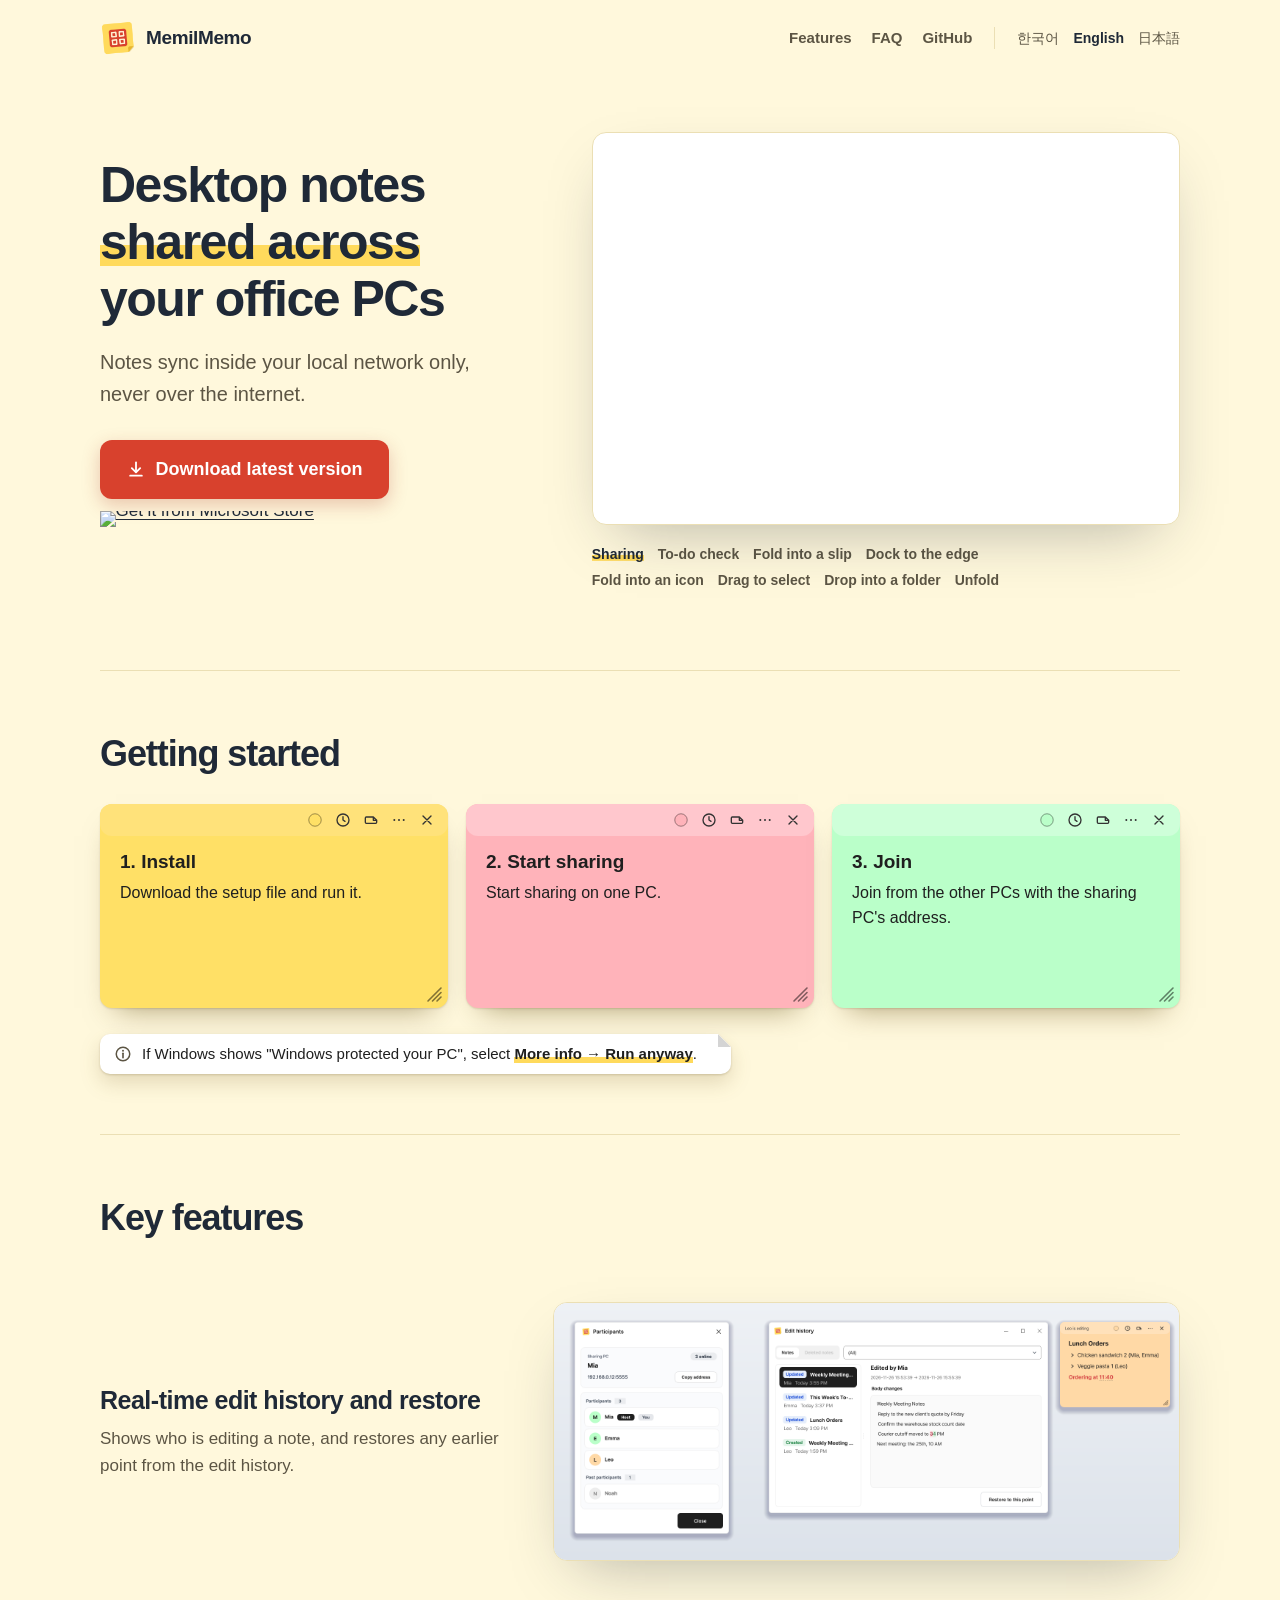
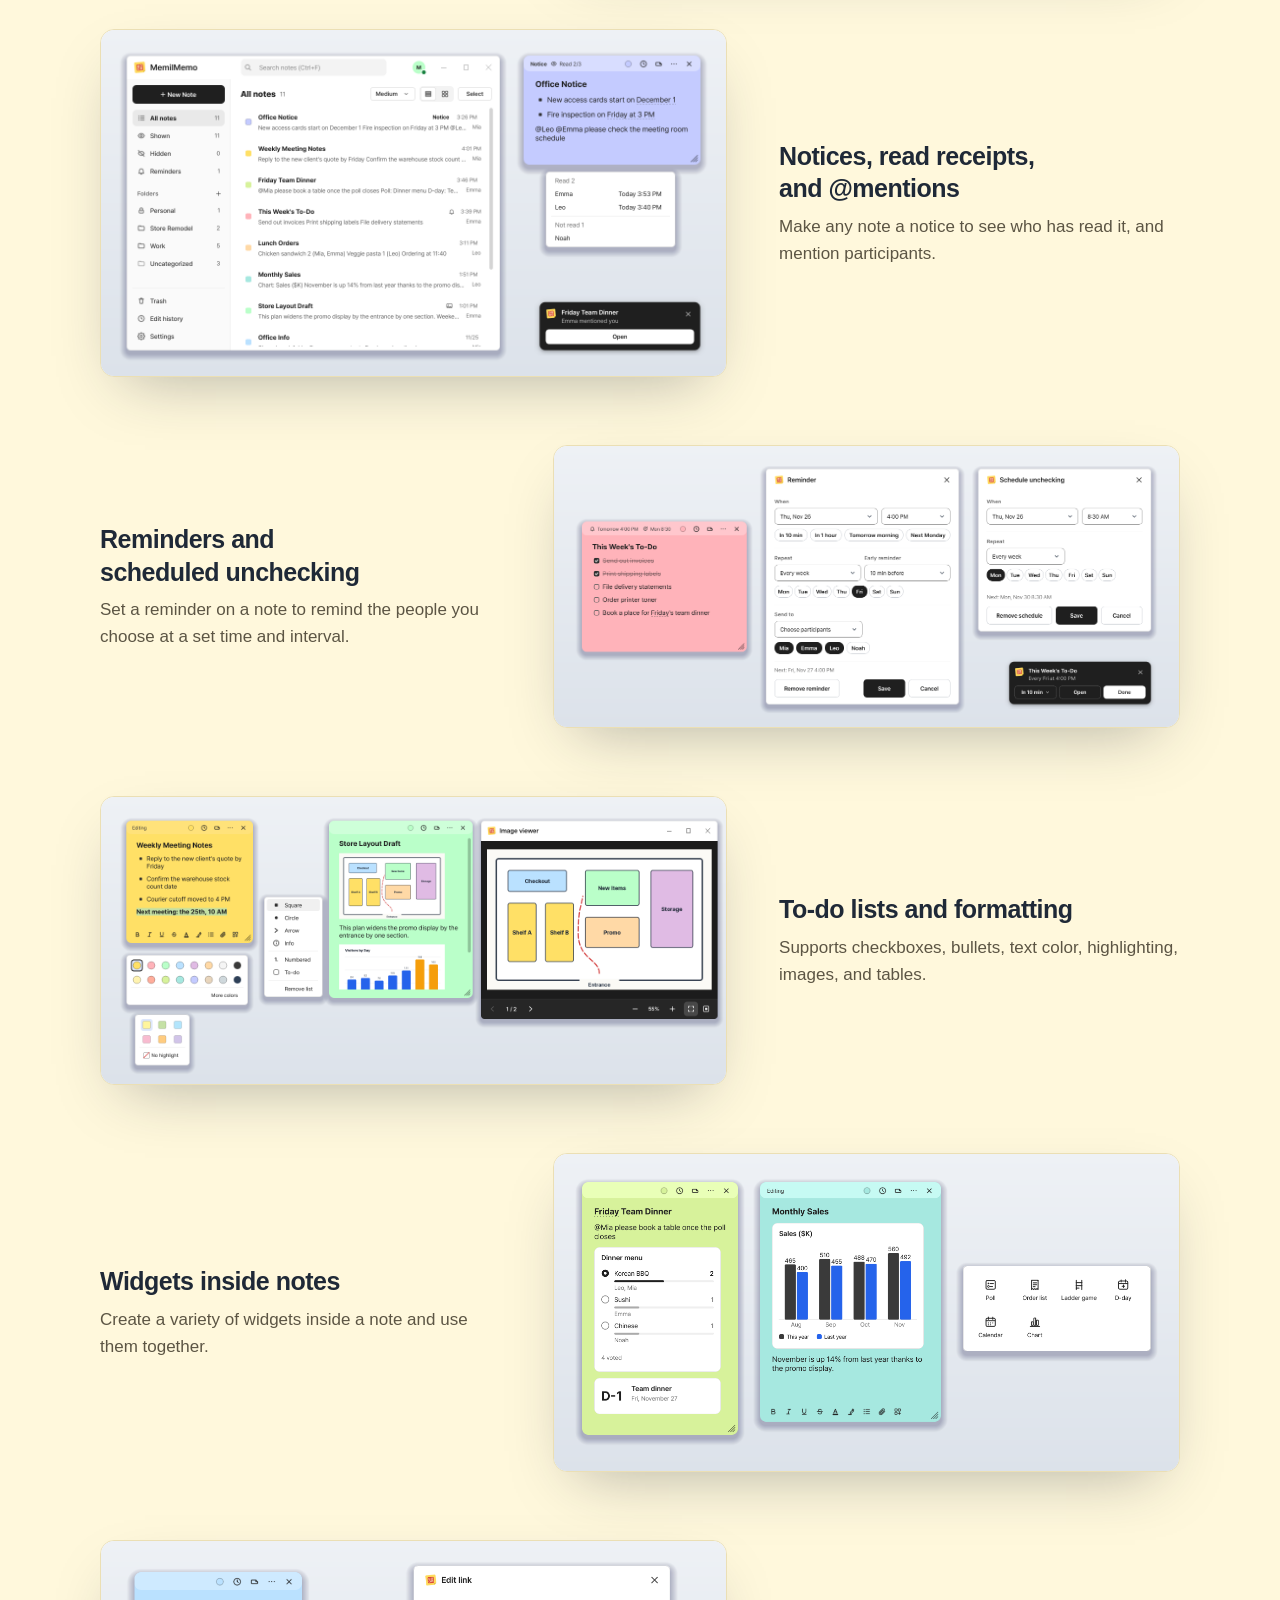
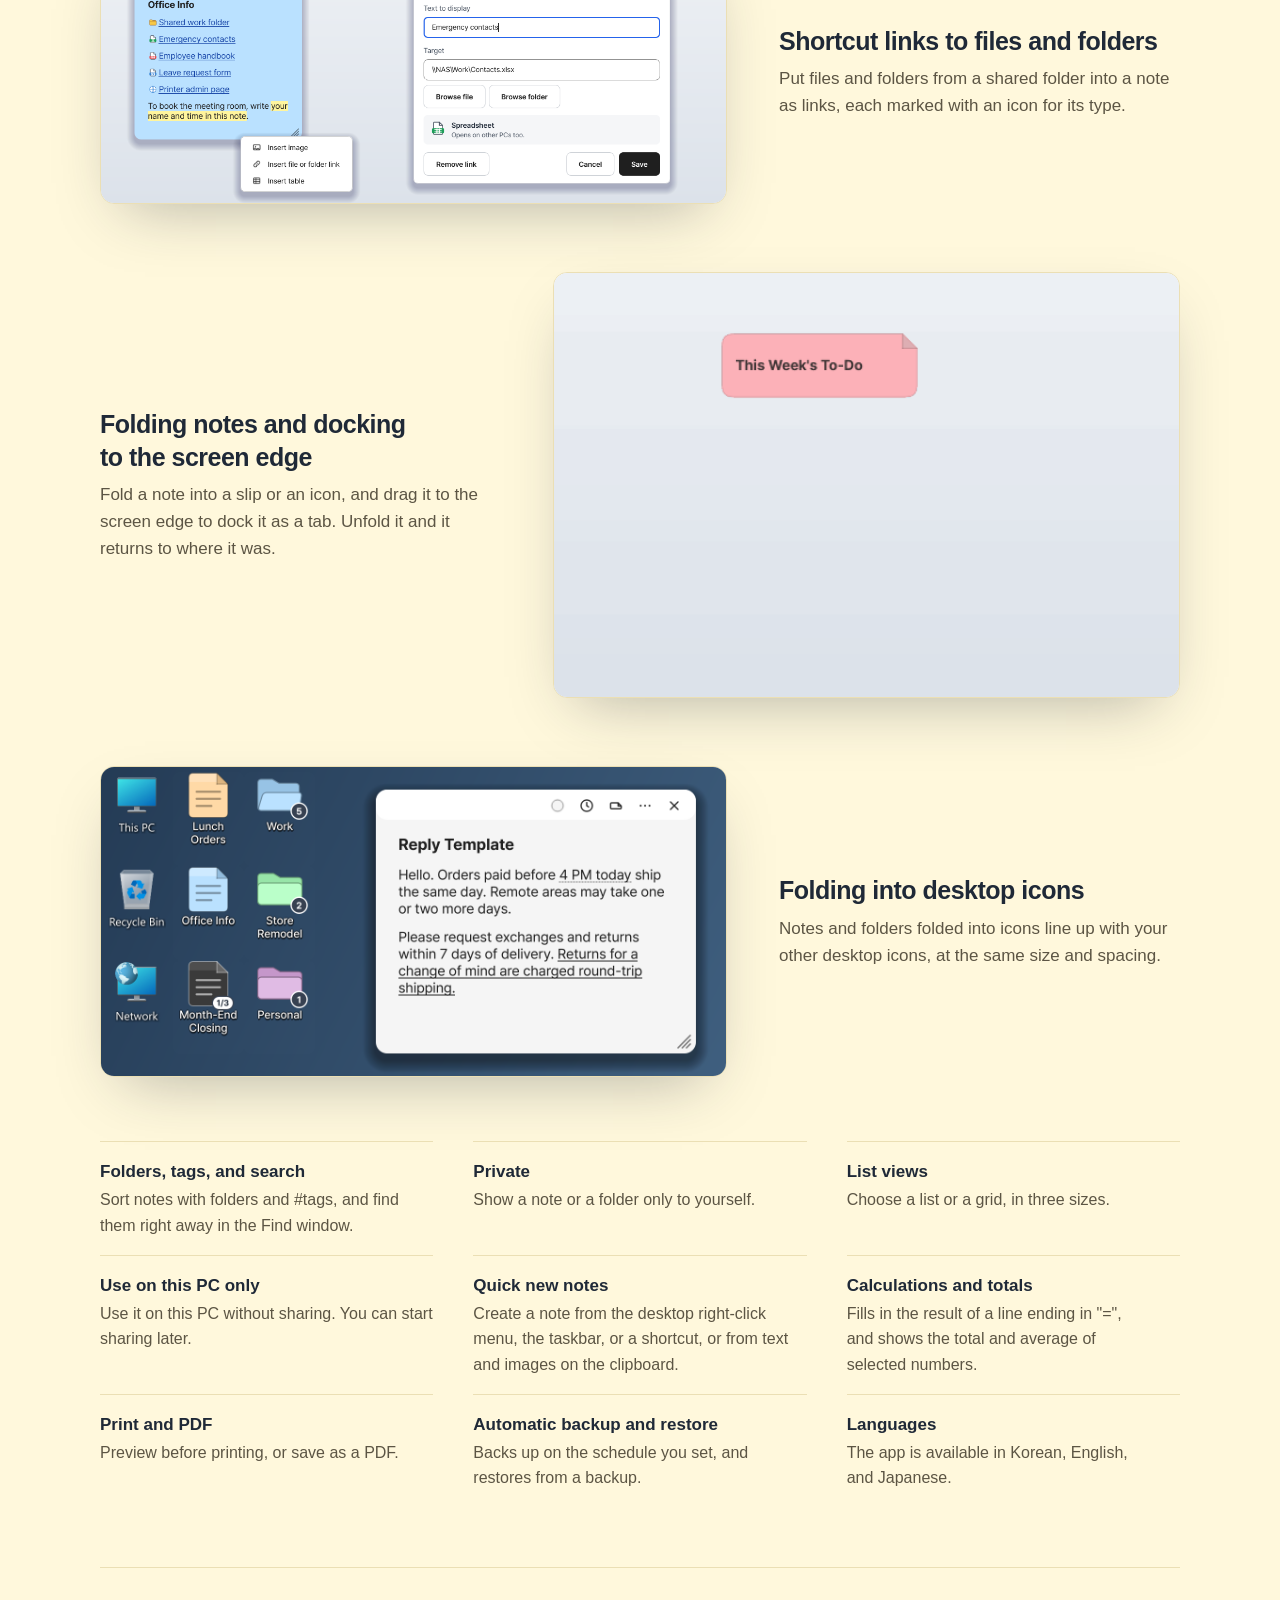
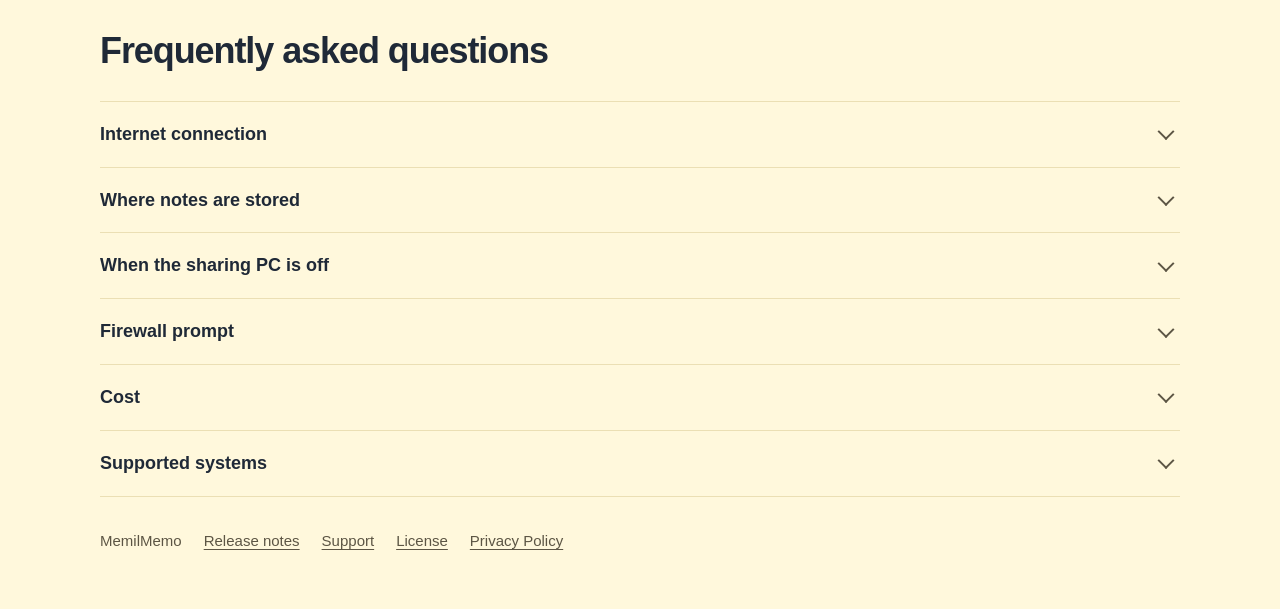
==== commit 0a0e0998: "소개 글과 그림을 1.1.0에 맞춤 Co-Authored-By: Claude Opus 5.5 <noreply@anthropic.com>" ====
--- a/docs/en/index.html
+++ b/docs/en/index.html
@@ -9,7 +9,7 @@
 <meta property="og:type" content="website">
 <meta property="og:title" content="MemilMemo">
 <meta property="og:description" content="Desktop notes shared across your office PCs. Notes sync inside your local network only, never over the internet.">
-<meta property="og:image" content="https://leeseunggyu8.github.io/MemilMemo/images/en/hero.png?v=1.0.4">
+<meta property="og:image" content="https://leeseunggyu8.github.io/MemilMemo/images/en/hero.png?v=1.1.0">
 <meta property="og:url" content="https://leeseunggyu8.github.io/MemilMemo/en/">
 <meta property="og:locale" content="en_US">
 <meta property="og:site_name" content="MemilMemo">
@@ -42,7 +42,7 @@
   "applicationCategory": "BusinessApplication",
   "operatingSystem": "Windows 10, Windows 11",
   "image": "https://leeseunggyu8.github.io/MemilMemo/images/icon.png",
-  "screenshot": "https://leeseunggyu8.github.io/MemilMemo/images/en/hero.png?v=1.0.4",
+  "screenshot": "https://leeseunggyu8.github.io/MemilMemo/images/en/hero.png?v=1.1.0",
   "downloadUrl": "https://github.com/LEESEUNGGYU8/MemilMemo/releases/latest/download/MemilMemo-Setup.exe",
   "installUrl": "https://apps.microsoft.com/detail/9MVF2H21PKRJ",
   "offers": {
@@ -110,7 +110,7 @@
         <div class="vis">
           <!-- assets/scene.js draws the moving scene here. Its text is at the bottom of this file. -->
           <figure class="shot" id="scene" role="img" aria-label="Two PCs using the same notes together, then one desktop where notes fold into slips and icons, dock to the screen edge, and drop into a folder">
-            <noscript><img src="../images/en/hero.png?v=1.0.4" width="1600" height="790" alt="Notes on the desktop and the main window"></noscript>
+            <noscript><img src="../images/en/hero.png?v=1.1.0" width="1600" height="790" alt="Notes on the desktop and the main window"></noscript>
           </figure>
           <ol class="trail" id="trail" aria-hidden="true">
             <li>Sharing</li>
@@ -155,47 +155,74 @@
             <h3>Real-time edit history and restore</h3>
             <p>Shows who is editing a note, and restores any earlier point from the edit history.</p>
           </div>
-          <figure class="shot"><img src="../images/en/together.png?v=1.0.4" width="1700" height="700" loading="lazy" alt="The Participants window, the Edit history window, and a note someone else is editing"></figure>
-        </div>
-
-        <div class="feature flip reveal">
+          <figure class="shot"><img src="../images/en/together.png?v=1.1.0" width="1700" height="700" loading="lazy" alt="The Participants window, the Edit history window, and a note someone else is editing"></figure>
+        </div>
+
+        <div class="feature flip reveal">
+          <div class="text">
+            <h3>Notices, read receipts, and @mentions</h3>
+            <p>Make any note a notice to see who has read it, and mention participants.</p>
+          </div>
+          <figure class="shot"><img src="../images/en/notice.png?v=1.1.0" width="1272" height="704" loading="lazy" alt="A notice pinned at the top of the list, the list of readers, and an @mention alert"></figure>
+        </div>
+
+        <div class="feature reveal">
+          <div class="text">
+            <h3>Reminders and scheduled unchecking</h3>
+            <p>Set a reminder on a note to remind the people you choose at a set time and interval.</p>
+          </div>
+          <figure class="shot"><img src="../images/en/reminders.png?v=1.1.0" width="1440" height="647" loading="lazy" alt="A note's reminder window, a reminder alert in the screen corner, and a note with a bell"></figure>
+        </div>
+
+        <div class="feature flip reveal">
+          <div class="text">
+            <h3>To-do lists and formatting</h3>
+            <p>Supports checkboxes, bullets, text color, highlighting, images, and tables.</p>
+          </div>
+          <figure class="shot"><img src="../images/en/editing.png?v=1.1.0" width="1480" height="680" loading="lazy" alt="A note being edited, the formatting menus, and the image viewer"></figure>
+        </div>
+
+        <div class="feature reveal">
+          <div class="text">
+            <h3>Widgets inside notes</h3>
+            <p>Create a variety of widgets inside a note and use them together.</p>
+          </div>
+          <figure class="shot"><img src="../images/en/widgets.png?v=1.1.0" width="1244" height="630" loading="lazy" alt="Notes with a poll, a calendar, and a chart widget"></figure>
+        </div>
+
+        <div class="feature flip reveal">
+          <div class="text">
+            <h3>Shortcut links to files and folders</h3>
+            <p>Put files and folders from a shared folder into a note as links, each marked with an icon for its type.</p>
+          </div>
+          <figure class="shot"><img src="../images/en/links.png?v=1.1.0" width="1120" height="470" loading="lazy" alt="A note with links marked by file type icons, and the link window"></figure>
+        </div>
+
+        <div class="feature reveal">
           <div class="text">
             <h3>Folding notes and docking to the screen edge</h3>
             <p>Fold a note into a slip or an icon, and drag it to the screen edge to dock it as a tab. Unfold it and it returns to where it was.</p>
           </div>
-          <figure class="shot"><img src="../images/en/fold.gif?v=1.0.4" width="560" height="380" loading="lazy" alt="A note folding into a slip and docking to the screen edge as a tab"></figure>
-        </div>
-
-        <div class="feature reveal">
+          <figure class="shot"><img src="../images/en/fold.gif?v=1.1.0" width="560" height="380" loading="lazy" alt="A note folding into a slip and docking to the screen edge as a tab"></figure>
+        </div>
+
+        <div class="feature flip reveal">
           <div class="text">
             <h3>Folding into desktop icons</h3>
             <p>Notes and folders folded into icons line up with your other desktop icons, at the same size and spacing.</p>
           </div>
-          <figure class="shot"><img src="../images/en/desktop-icons.png?v=1.0.4" width="1328" height="656" loading="lazy" alt="Note icons and folder icons at the same size beside the This PC, Recycle Bin and Network icons, with an open note next to them"></figure>
-        </div>
-
-        <div class="feature flip reveal">
-          <div class="text">
-            <h3>Shortcut links to files and folders</h3>
-            <p>Put files and folders from a shared folder into a note as links, each marked with an icon for its type.</p>
-          </div>
-          <figure class="shot"><img src="../images/en/links.png?v=1.0.4" width="1120" height="470" loading="lazy" alt="A note with links marked by file type icons, and the link window"></figure>
-        </div>
-
-        <div class="feature reveal">
-          <div class="text">
-            <h3>To-do lists and formatting</h3>
-            <p>Supports checkboxes, bullets, text color, highlighting, and images.</p>
-          </div>
-          <figure class="shot"><img src="../images/en/editing.png?v=1.0.4" width="1400" height="600" loading="lazy" alt="A note being edited, the formatting menus, and the image viewer"></figure>
+          <figure class="shot"><img src="../images/en/desktop-icons.png?v=1.1.0" width="1328" height="656" loading="lazy" alt="Note icons and folder icons at the same size beside the This PC, Recycle Bin and Network icons, with an open note next to them"></figure>
         </div>
 
         <dl class="more">
-          <div class="reveal"><dt>Folders and search</dt><dd>Sort notes into folders and search their text.</dd></div>
+          <div class="reveal"><dt>Folders, tags, and search</dt><dd>Sort notes with folders and #tags, and find them right away in the Find window.</dd></div>
           <div class="reveal" style="--d:.05s"><dt>Private</dt><dd>Show a note or a folder only to yourself.</dd></div>
-          <div class="reveal" style="--d:.1s"><dt>List views</dt><dd>Choose a list or a grid, in three densities.</dd></div>
-          <div class="reveal"><dt>Automatic backup and restore</dt><dd>Backs up on the schedule you set, and restores from a backup.</dd></div>
-          <div class="reveal" style="--d:.05s"><dt>Quick new notes</dt><dd>Create a note from the desktop right-click menu or the taskbar. Right-click a file to create a note that links to it.</dd></div>
+          <div class="reveal" style="--d:.1s"><dt>List views</dt><dd>Choose a list or a grid, in three sizes.</dd></div>
+          <div class="reveal"><dt>Use on this PC only</dt><dd>Use it on this PC without sharing. You can start sharing later.</dd></div>
+          <div class="reveal" style="--d:.05s"><dt>Quick new notes</dt><dd>Create a note from the desktop right-click menu, the taskbar, or a shortcut, or from text and images on the clipboard.</dd></div>
+          <div class="reveal" style="--d:.1s"><dt>Calculations and totals</dt><dd>Fills in the result of a line ending in &quot;=&quot;, and shows the total and average of selected numbers.</dd></div>
+          <div class="reveal"><dt>Print and PDF</dt><dd>Preview before printing, or save as a PDF.</dd></div>
+          <div class="reveal" style="--d:.05s"><dt>Automatic backup and restore</dt><dd>Backs up on the schedule you set, and restores from a backup.</dd></div>
           <div class="reveal" style="--d:.1s"><dt>Languages</dt><dd>The app is available in Korean, English, and Japanese.</dd></div>
         </dl>
       </section>
--- a/docs/assets/site.css
+++ b/docs/assets/site.css
@@ -414,6 +414,8 @@
   .hero { grid-template-columns: minmax(0, 0.86fr) minmax(0, 1.14fr); align-items: center; padding: 56px 0 76px; gap: 48px; }
   .feature { grid-template-columns: minmax(0, 0.78fr) minmax(0, 1.22fr); gap: 52px; padding: 34px 0; }
   .feature.flip .text { order: 2; }
+  /* 그림이 왼쪽에 오는 줄도 그림이 넓은 칸을 쓴다. */
+  .feature.flip { grid-template-columns: minmax(0, 1.22fr) minmax(0, 0.78fr); }
   dl.more { grid-template-columns: repeat(3, minmax(0, 1fr)); }
 }
 
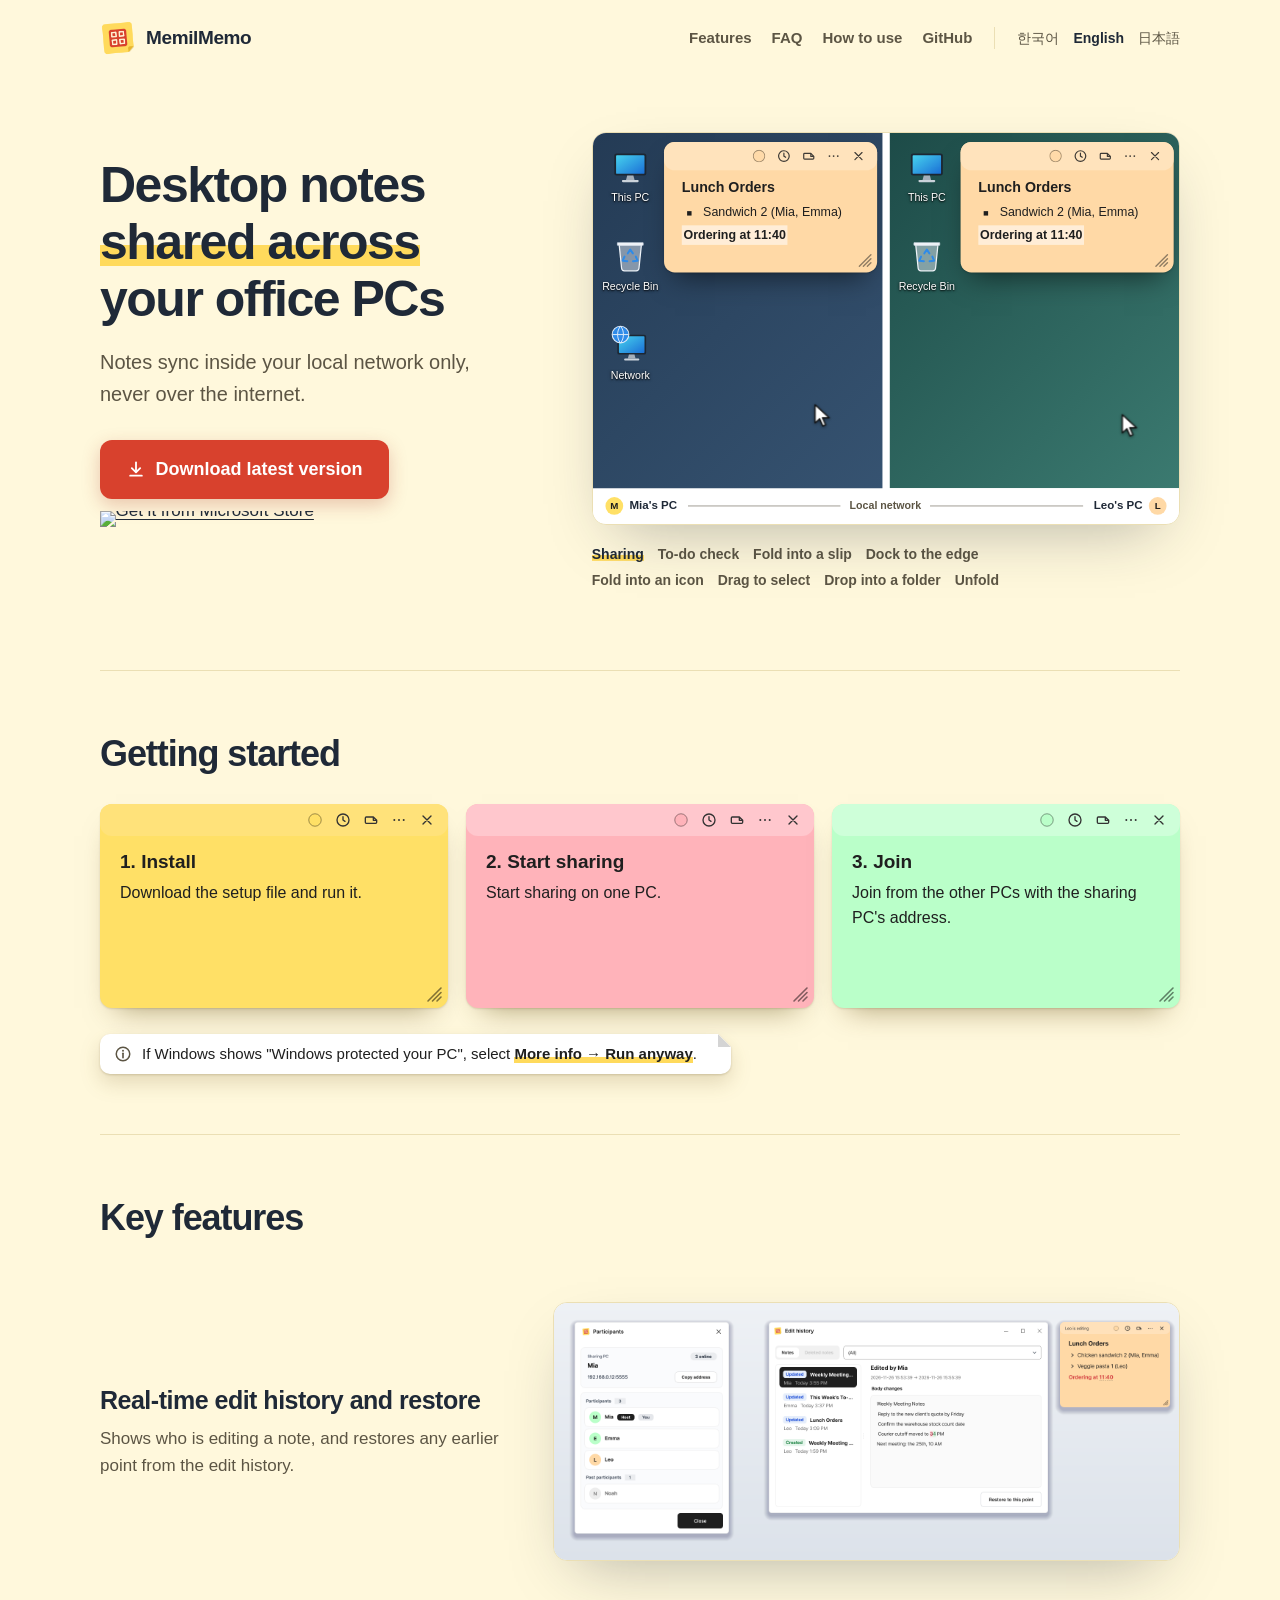
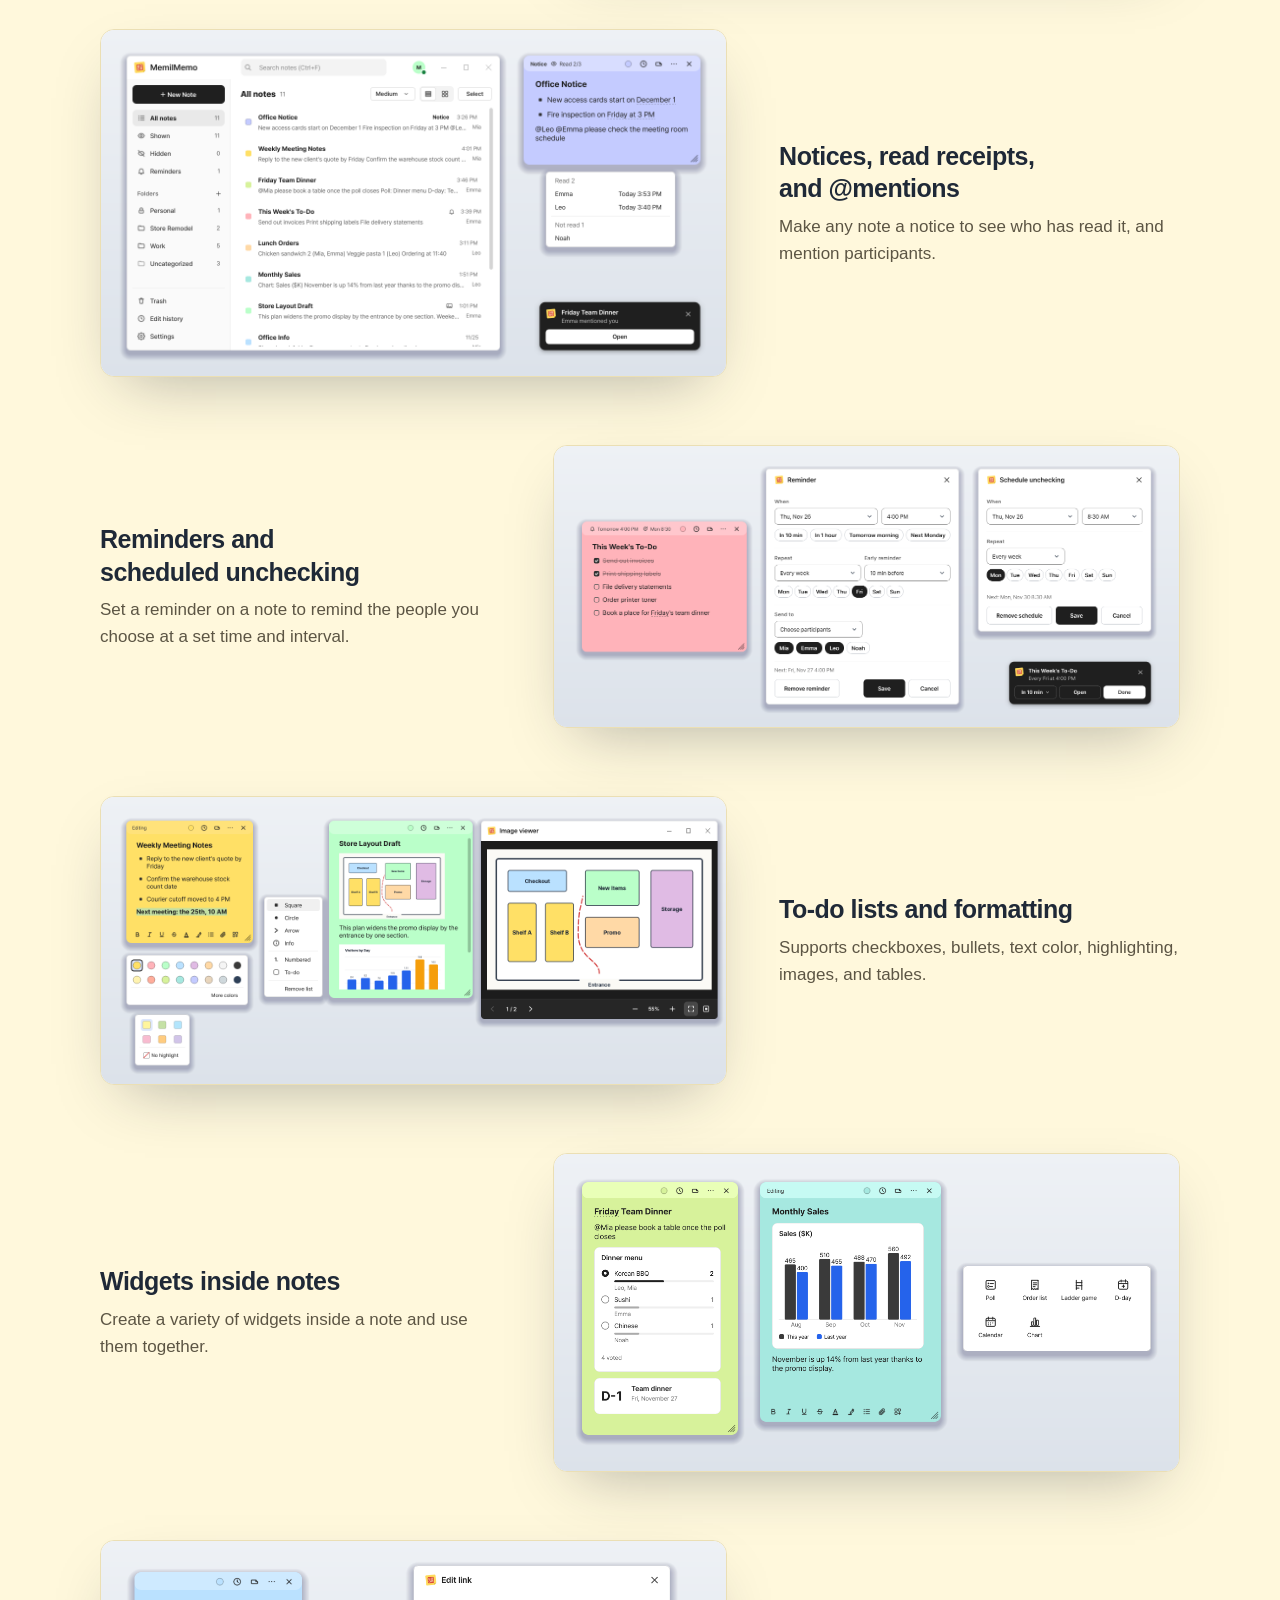
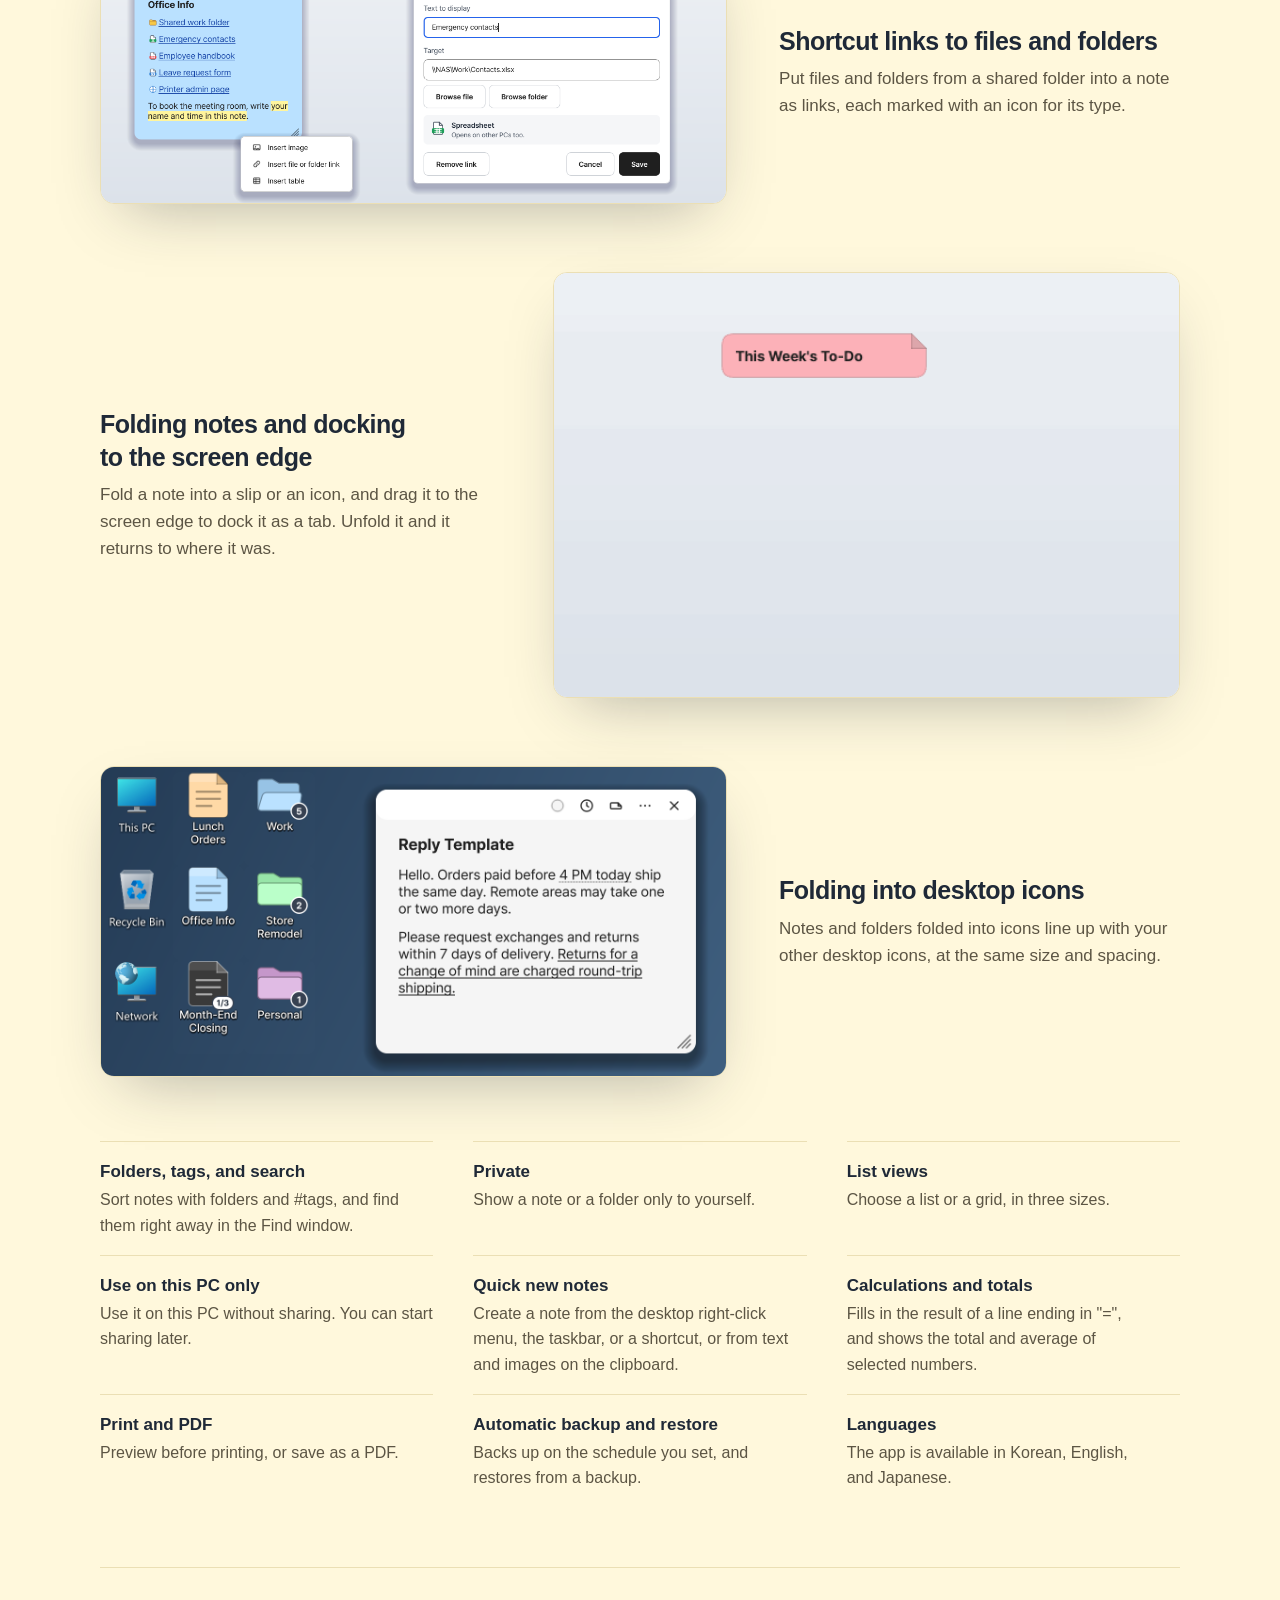
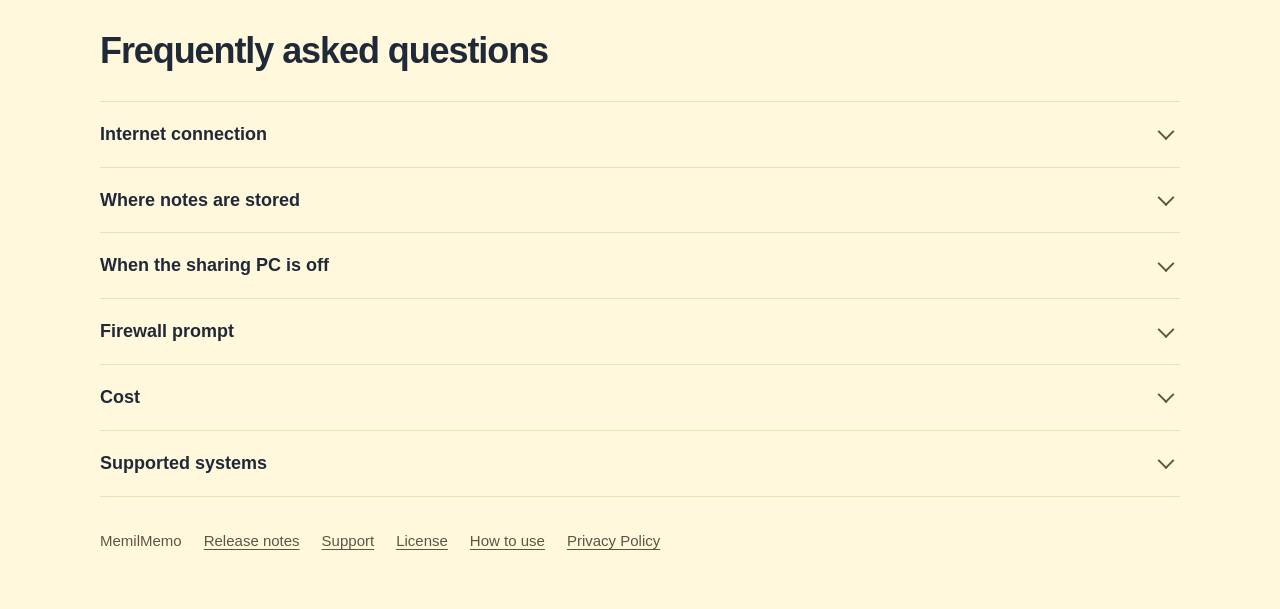
==== commit e00a78d7: "소개 사이트에 영어와 일본어 쓰는 법 쪽 추가 Co-Authored-By: Claude Opus 5.5 <noreply@anthropic.com>" ====
--- a/docs/en/index.html
+++ b/docs/en/index.html
@@ -82,6 +82,7 @@
       <nav aria-label="Sections">
         <a href="#features">Features</a>
         <a href="#faq">FAQ</a>
+        <a href="guide.html">How to use</a>
         <a href="https://github.com/LEESEUNGGYU8/MemilMemo">GitHub</a>
       </nav>
       <nav class="langs" aria-label="Language">
@@ -263,6 +264,7 @@
       <a href="https://github.com/LEESEUNGGYU8/MemilMemo/releases">Release notes</a>
       <a href="https://github.com/LEESEUNGGYU8/MemilMemo/issues">Support</a>
       <a href="https://github.com/LEESEUNGGYU8/MemilMemo/blob/main/LICENSE.txt">License</a>
+      <a href="guide.html">How to use</a>
       <a href="privacy.html">Privacy Policy</a>
     </footer>
   </div>
--- a/docs/assets/site.css
+++ b/docs/assets/site.css
@@ -318,6 +318,9 @@
   line-height: 1.25; font-weight: 800;
 }
 :lang(ja) h2 { letter-spacing: -0.01em; }
+/* 구역 제목 아래의 한 줄 소개. */
+h2 + .intro { margin: -14px 0 18px; max-width: 46em; color: var(--ink-soft); font-size: 17px; }
+.intro a { color: var(--ink); font-weight: 600; }
 
 /* ── 시작하기 ──
    단계마다 메밀메모의 메모 창 한 장이다. 색(메모 색과 그보다 옅은 머리 줄),
@@ -433,6 +436,7 @@
 .doc .lead { margin: 26px 0 0; font-weight: 700; font-size: 20px; }
 /* 형광펜: 첫 화면의 제목과 같은 방식이다. */
 .doc .lead span { background: linear-gradient(var(--paper), var(--paper)) no-repeat 0 88% / 100% 0.42em; }
+.doc .intro { margin: 12px 0 0; color: var(--ink-soft); }
 .doc h2 { margin: 0 0 6px; font-size: 20px; letter-spacing: -0.02em; line-height: inherit; font-weight: 700; }
 .doc section { padding: 22px 0; }
 .doc section:first-of-type { margin-top: 30px; }
